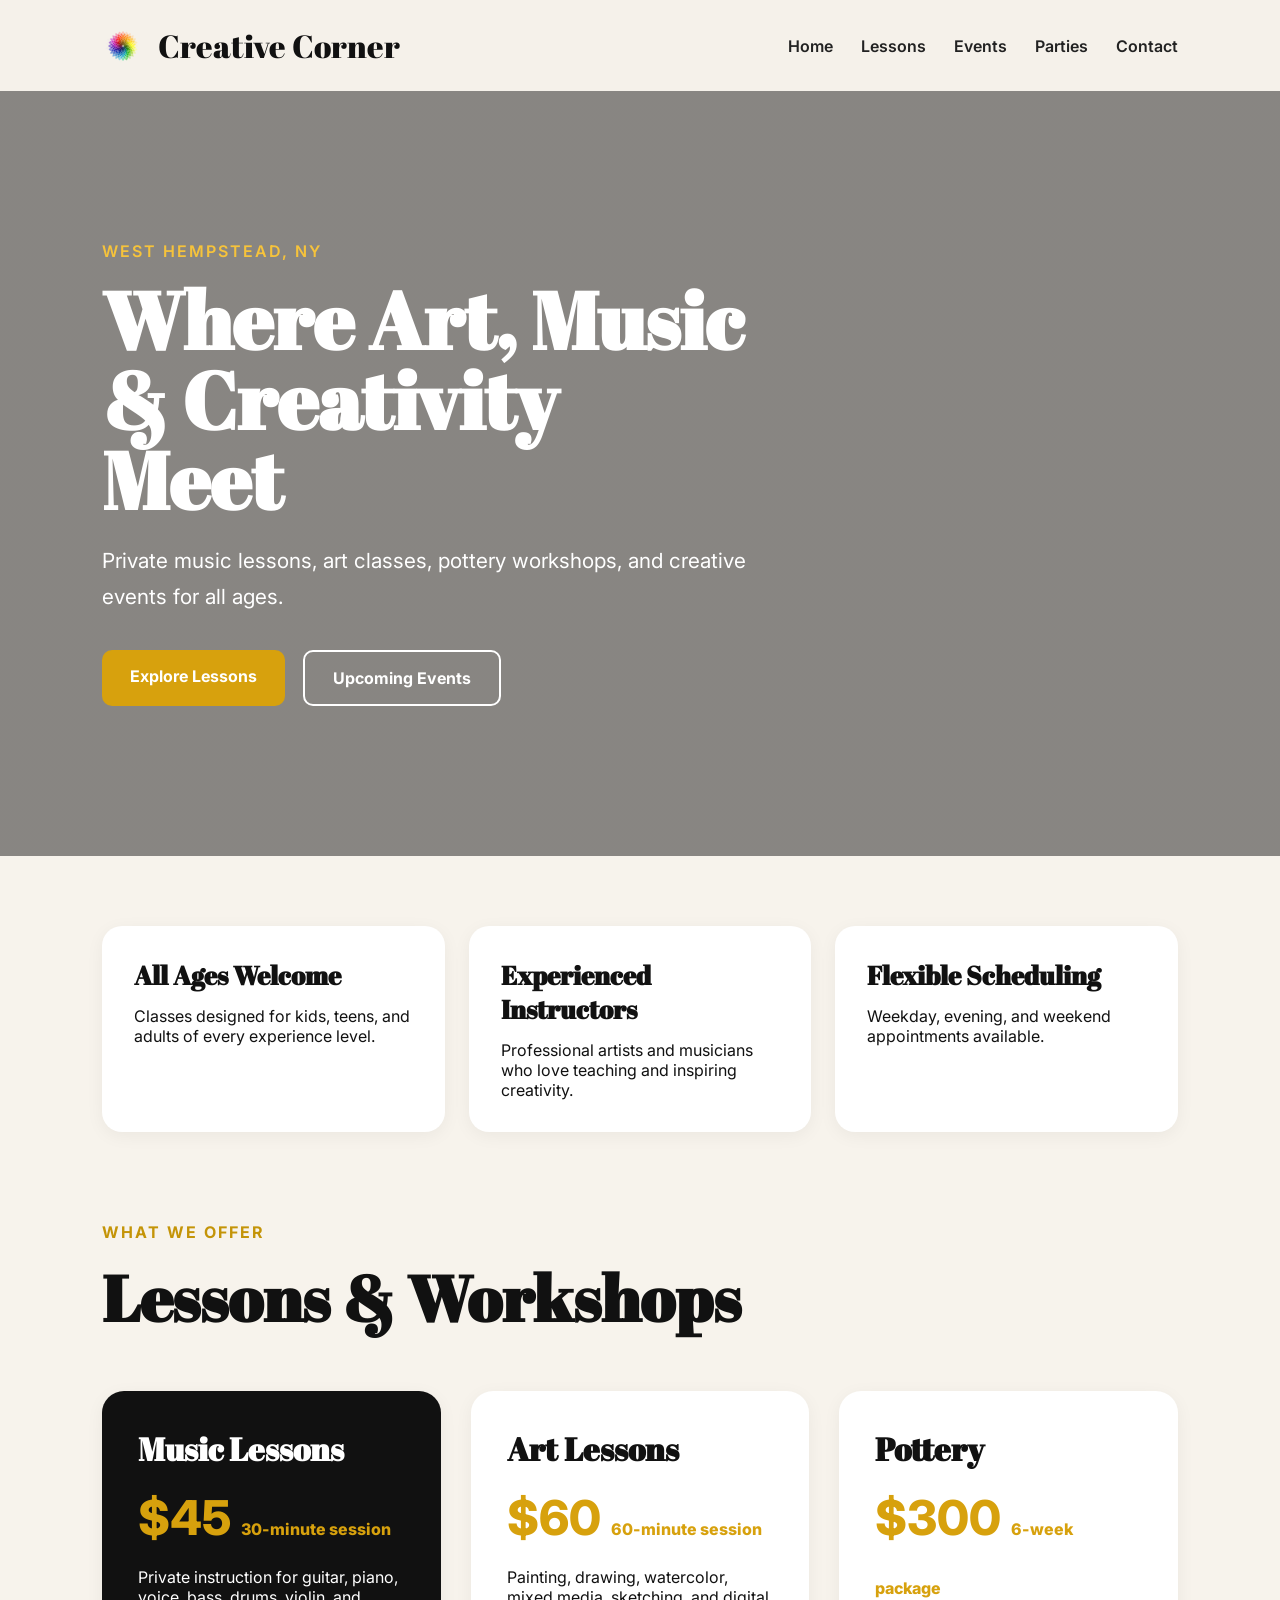
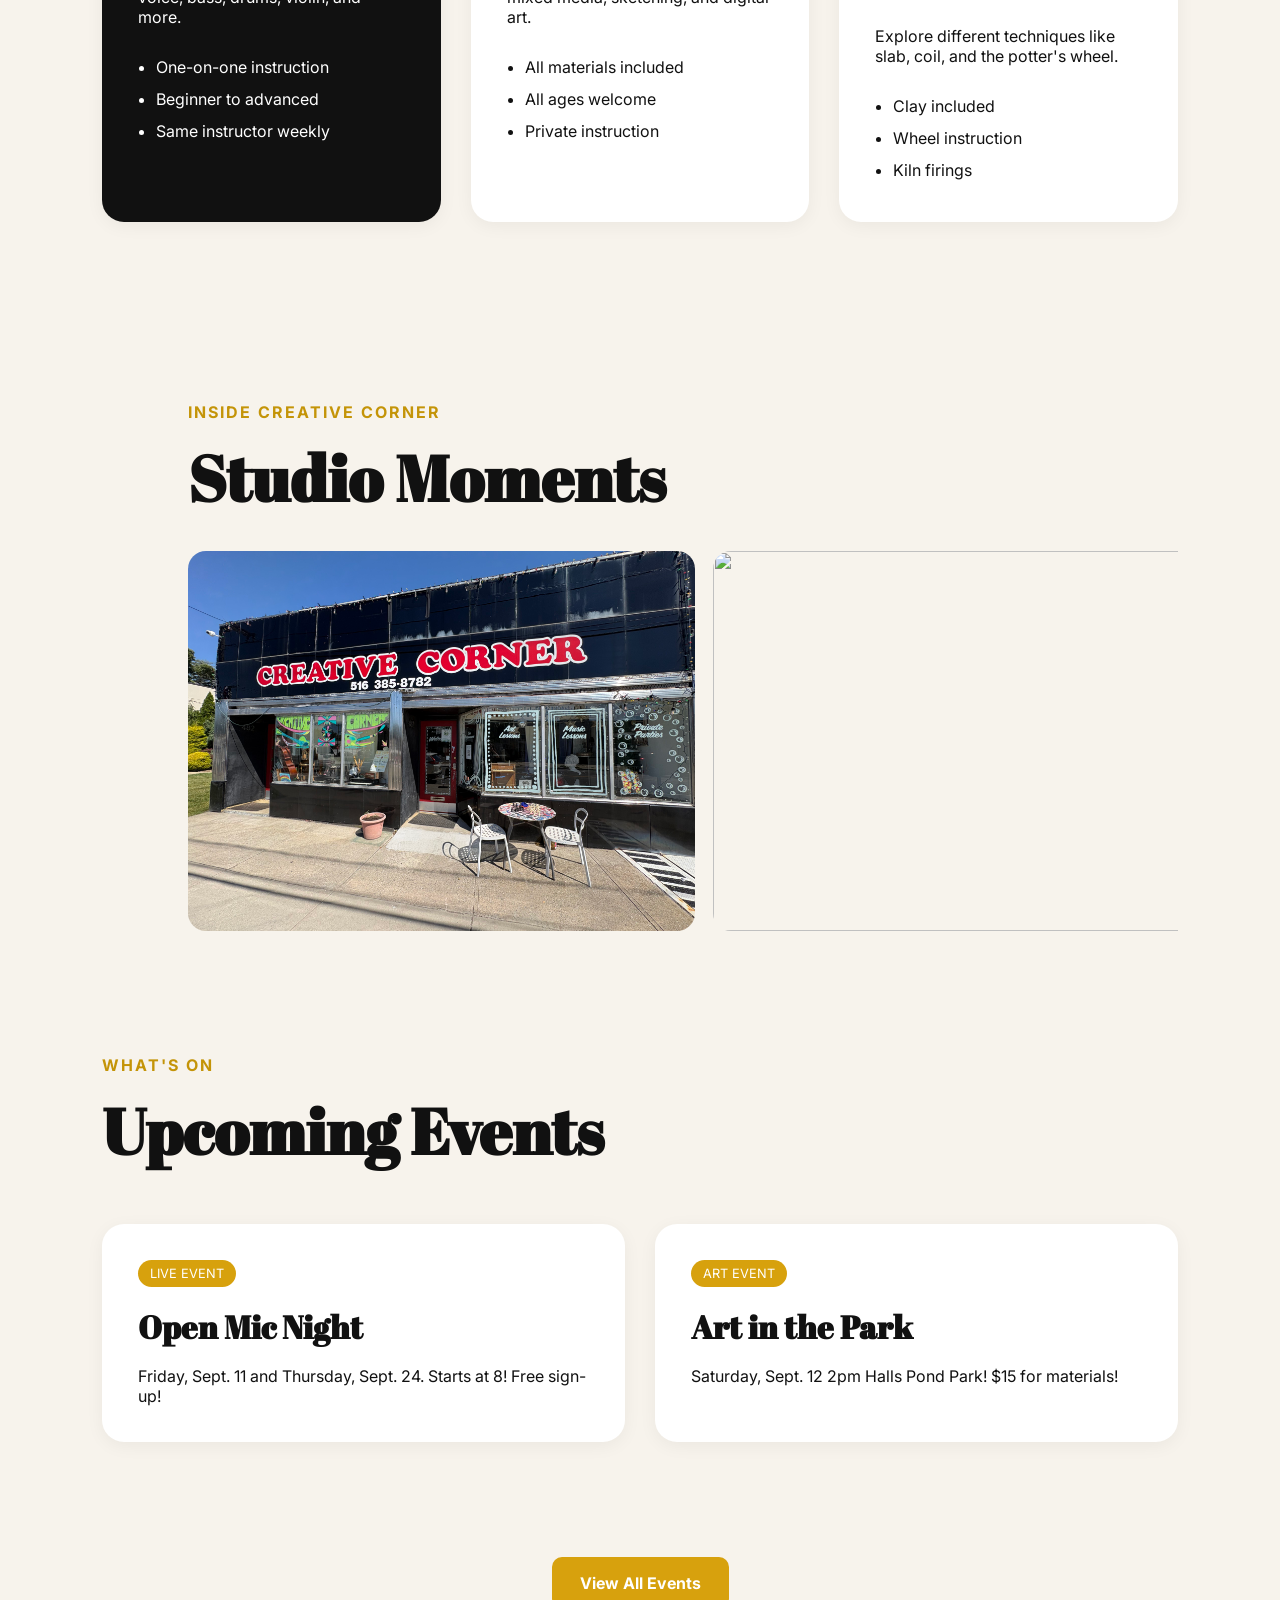
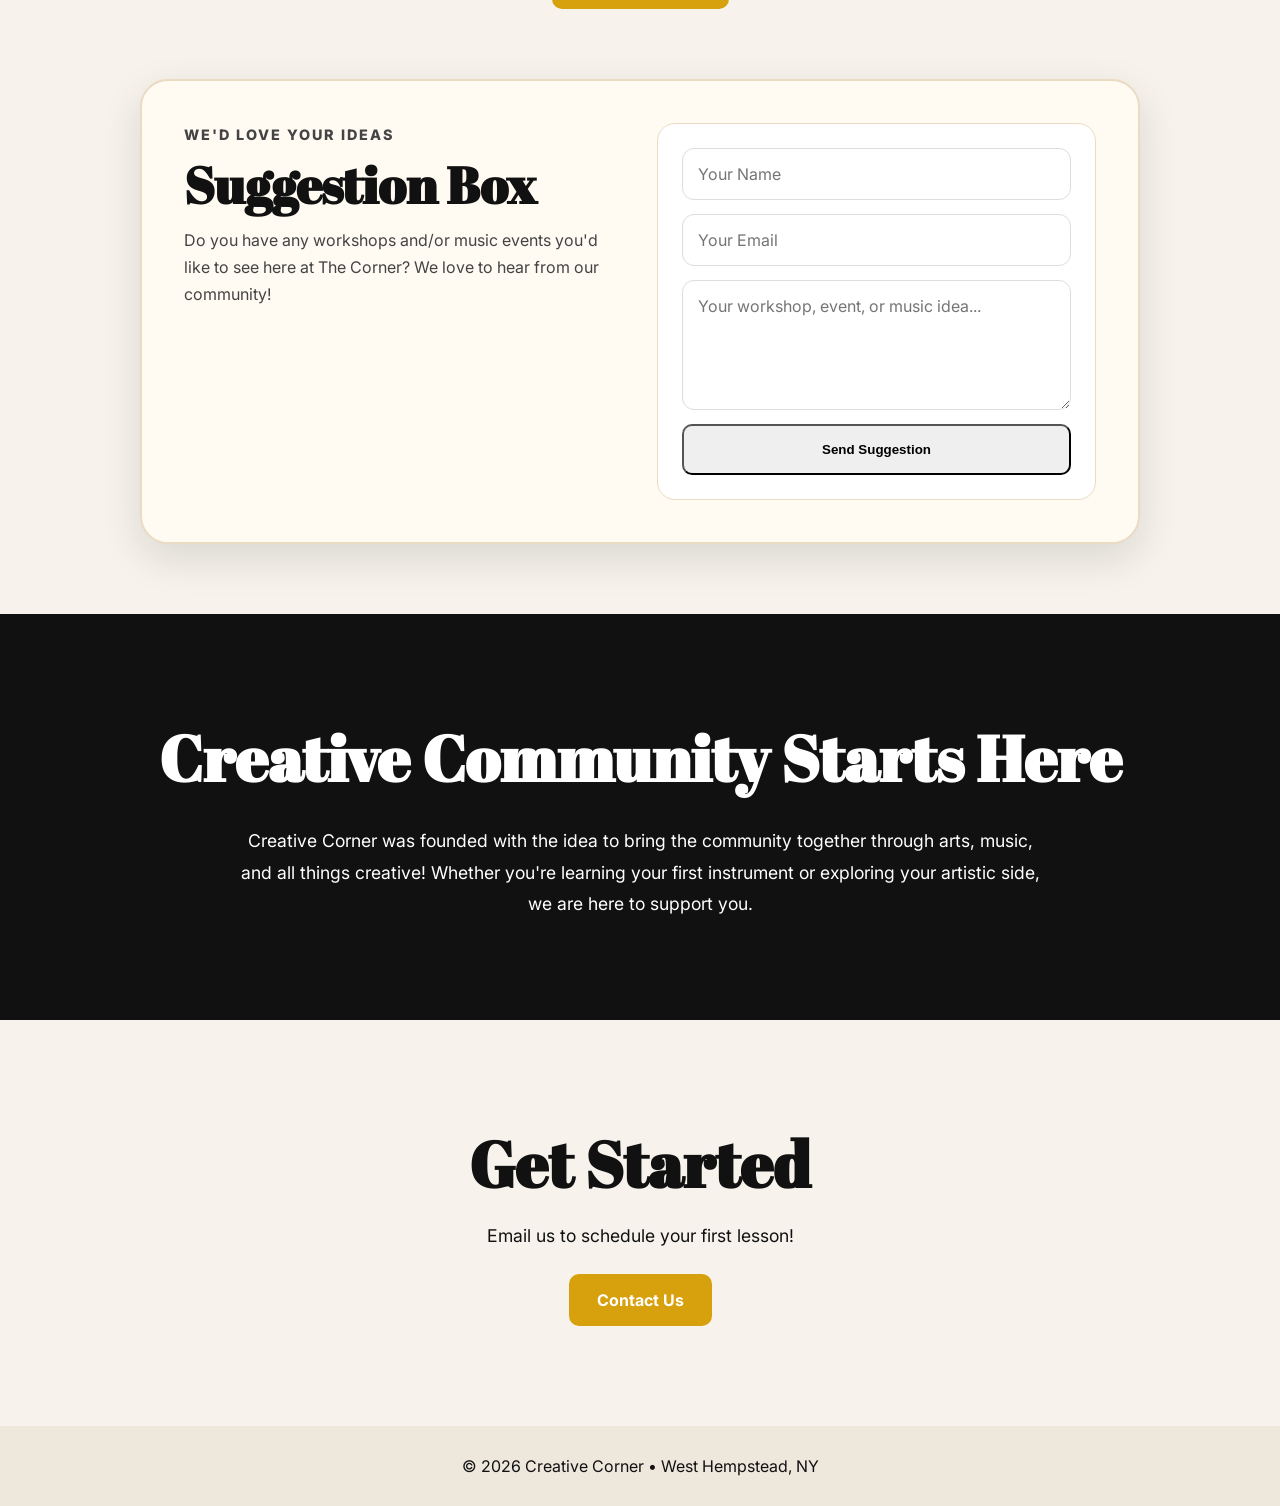
==== index.html @ 63a4e3ef "Update index.html" ====
<!DOCTYPE html>
<html lang="en">
<head>
  <meta charset="UTF-8" />
  <meta name="viewport" content="width=device-width, initial-scale=1.0" />
  <title>Creative Corner</title>
  <link rel="stylesheet" href="styles.css" />
  <link rel="preconnect" href="https://fonts.googleapis.com">
  <link rel="preconnect" href="https://fonts.gstatic.com" crossorigin>
  <link href="https://fonts.googleapis.com/css2?family=Abril+Fatface&family=Inter:wght@300;400;500;600;700&display=swap" rel="stylesheet">
</head>
<body>

<header class="navbar">
  <div class="logo">
<img src="logo.png" alt="Creative Corner logo">
    <span>Creative Corner</span>
  </div>

<nav>
  <a href="index.html">Home</a>
  <a href="lessons.html">Lessons</a>
  <a href="events.html">Events</a>
  <a href="parties.html">Parties</a>      
  <a href="contact.html">Contact</a>
</nav>
</header>

<section class="hero">
  <div class="overlay"></div>
  <div class="hero-content">
    <p class="location">WEST HEMPSTEAD, NY</p>
    <h1>Where Art, Music & Creativity Meet</h1>
    <p class="subtitle">
      Private music lessons, art classes, pottery workshops, and creative events for all ages.
    </p>

    <div class="buttons">
      
     <a href="lessons.html" class="btn primary">Explore Lessons</a>
     <a href="events.html" class="btn secondary">Upcoming Events</a>
  </div>
</section>

<section class="features">
  <div class="feature-card">
    <h3>All Ages Welcome</h3>
    <p>Classes designed for kids, teens, and adults of every experience level.</p>
  </div>

  <div class="feature-card">
    <h3>Experienced Instructors</h3>
    <p>Professional artists and musicians who love teaching and inspiring creativity.</p>
  </div>

  <div class="feature-card">
    <h3>Flexible Scheduling</h3>
    <p>Weekday, evening, and weekend appointments available.</p>
  </div>
</section>

<section class="lessons" id="lessons">
  <div class="section-title">
    <p>WHAT WE OFFER</p>
    <h2>Lessons & Workshops</h2>
  </div>

  <div class="lesson-grid">

    <div class="lesson-card featured">
      <h3>Music Lessons</h3>
      <div class="price">$45 <span>30-minute session</span></div>
      <p>Private instruction for guitar, piano, voice, bass, drums, violin, and more.</p>
      <ul>
        <li>One-on-one instruction</li>
        <li>Beginner to advanced</li>
        <li>Same instructor weekly</li>
      </ul>
    </div>

    <div class="lesson-card">
      <h3>Art Lessons</h3>
      <div class="price">$60 <span>60-minute session</span></div>
      <p>Painting, drawing, watercolor, mixed media, sketching, and digital art.</p>
      <ul>
        <li>All materials included</li>
        <li>All ages welcome</li>
        <li>Private instruction</li>
      </ul>
    </div>

    <div class="lesson-card">
      <h3>Pottery</h3>
      <div class="price">$300 <span>6-week package</span></div>
      <p>Explore different techniques like slab, coil, and the potter's wheel.</p>
      <ul>
        <li>Clay included</li>
        <li>Wheel instruction</li>
        <li>Kiln firings</li>
      </ul>
    </div>

  </div>
</section>

<section class="cc-gallery-section">
  <div class="section-title">
    <p>INSIDE CREATIVE CORNER</p>
    <h2>Studio Moments</h2>
  </div>

  <div style="display:flex; gap:18px; overflow-x:auto; padding:10px 8% 24px;">
    <img src="gallery-1.jpg" style="width:520px; height:380px; object-fit:cover; border-radius:18px;">
    <img src="gallery-2.jpg" style="width:520px; height:380px; object-fit:cover; border-radius:18px;">
    <img src="gallery-2-1.jpeg" style="width:520px; height:380px; object-fit:cover; border-radius:18px;">
    <img src="gallery-3.jpg" style="width:520px; height:380px; object-fit:cover; border-radius:18px;">
    <img src="gallery-4.jpg" style="width:520px; height:380px; object-fit:cover; border-radius:18px;">
    <img src="gallery-5.jpg" style="width:520px; height:380px; object-fit:cover; border-radius:18px;">
    <img src="gallery-6.jpg" style="width:520px; height:380px; object-fit:cover; border-radius:18px;">
    <img src="gallery-7.jpg" style="width:520px; height:380px; object-fit:cover; border-radius:18px;">
    <img src="gallery-8.jpg" style="width:520px; height:380px; object-fit:cover; border-radius:18px;">
    <img src="gallery-9.jpg" style="width:520px; height:380px; object-fit:cover; border-radius:18px;">
    <img src="gallery-10.jpg" style="width:520px; height:380px; object-fit:cover; border-radius:18px;">
  </div>
</section>

<section class="events" id="events">
  <div class="section-title">
    <p>WHAT'S ON</p>
    <h2>Upcoming Events</h2>
  </div>

  <div class="event-grid">

   <div class="event-card">
      <span class="tag">LIVE EVENT</span>
      <h3>Open Mic Night</h3>
      <p>Friday, Sept. 11 and Thursday, Sept. 24. Starts at 8! Free sign-up!</p>
    </div>

   <div class="event-card">
      <span class="tag">ART EVENT</span>
      <h3>Art in the Park</h3>
      <p>Saturday, Sept. 12 2pm Halls Pond Park! $15 for materials!</p>
    </div>

  </div>

  <div style="text-align:center; margin-top:35px;">
    <a href="events.html" class="btn primary">View All Events</a>
  </div>
</section>

<section class="suggestion-section">
  <div class="suggestion-card">
    <div>
      <p class="suggestion-label">WE'D LOVE YOUR IDEAS</p>
      <h2>Suggestion Box</h2>
      <p>
        Do you have any workshops and/or music events you'd like to see here at The Corner?
        We love to hear from our community!
      </p>
    </div>

    <form action="https://formsubmit.co/creativecorner482@gmail.com" method="POST">
      <input type="hidden" name="_subject" value="Creative Corner Suggestion Box">
      <input type="hidden" name="_captcha" value="false">
      <input type="hidden" name="_template" value="table">

      <input type="text" name="Name" placeholder="Your Name" required>
      <input type="email" name="Email" placeholder="Your Email" required>
      <textarea name="Suggestion" placeholder="Your workshop, event, or music idea..." required></textarea>

      <button type="submit" class="btn btn-gold">Send Suggestion</button>
    </form>
  </div>
</section>

<section class="about" id="about">
  <div class="about-content">
    <h2>Creative Community Starts Here</h2>
    <p>
      Creative Corner was founded with the idea to bring the community together through arts, music,  
      and all things creative! Whether you're learning your first
      instrument or exploring your artistic side, we are here to support you.
    </p>
  </div>
</section>

<section class="contact" id="contact">
  <h2>Get Started</h2>
  <p>Email us to schedule your first lesson!</p>

  <a href="contact.html" class="btn primary">
    Contact Us
  </a>
</section>

<footer>
  <p>© 2026 Creative Corner • West Hempstead, NY</p>
</footer>

</body>
</html>
---- styles.css ----
*{
  margin:0;
  padding:0;
  box-sizing:border-box;
}

body{
  font-family:'Inter',sans-serif;
  background:#f7f3ec;
  color:#111;
}

.navbar{
  display:flex;
  justify-content:space-between;
  align-items:center;
  padding:24px 8%;
  background:#f5f1ea;
  position:sticky;
  top:0;
  z-index:100;
}

.logo{
  display:flex;
  align-items:center;
  gap:14px;
  font-family:'Abril Fatface',serif;
  font-size:2rem;
}

.logo img{
  width:42px;
  height:42px;
  border-radius:50%;
}

nav{
  display:flex;
  gap:28px;
}

nav a{
  text-decoration:none;
  color:#222;
  font-weight:600;
}

.hero{
  position:relative;
  min-height:85vh;
  background:
  linear-gradient(rgba(0,0,0,.45),rgba(0,0,0,.45)),
  url('https://images.unsplash.com/photo-1658303033408-ff2a7e39a554?q=80&w=780&auto=format&fit=crop&ixlib=rb-4.1.0&ixid=M3wxMjA3fDB8MHxwaG90by1wYWdlfHx8fGVufDB8fHx8fA%3D%3D');
  background-size:cover;
  background-position:center;
  display:flex;
  align-items:center;
}

.hero-content{
  padding:0 8%;
  max-width:850px;
  color:white;
}

.location{
  letter-spacing:2px;
  color:#f6c33b;
  margin-bottom:18px;
  font-weight:600;
}

.hero h1{
  font-family:'Abril Fatface',serif;
  font-size:5rem;
  line-height:1;
  margin-bottom:24px;
}

.subtitle{
  font-size:1.3rem;
  line-height:1.7;
  max-width:650px;
}

.buttons{
  display:flex;
  gap:18px;
  margin-top:36px;
  flex-wrap:wrap;
}

.btn,
.button{
  padding:16px 28px;
  border-radius:10px;
  text-decoration:none;
  font-weight:700;
  transition:.3s;
  display:inline-block;
}

.primary,
.button{
  background:#d7a10d;
  color:white;
}

.secondary{
  border:2px solid white;
  color:white;
}

.btn:hover,
.button:hover{
  transform:translateY(-2px);
}

.features{
  display:grid;
  grid-template-columns:repeat(auto-fit,minmax(260px,1fr));
  gap:24px;
  padding:70px 8%;
}

.feature-card{
  background:white;
  padding:32px;
  border-radius:20px;
  box-shadow:0 4px 18px rgba(0,0,0,.05);
}

.feature-card h3{
  margin-bottom:14px;
  font-family:'Abril Fatface',serif;
  font-size:1.6rem;
}

.section-title{
  padding:20px 8%;
}

.section-title p{
  color:#c49408;
  letter-spacing:2px;
  font-weight:700;
  margin-bottom:12px;
}

.section-title h2{
  font-family:'Abril Fatface',serif;
  font-size:4rem;
}

.lesson-grid,
.event-grid{
  display:grid;
  grid-template-columns:repeat(auto-fit,minmax(280px,1fr));
  gap:30px;
  padding:30px 8% 80px;
}

.lesson-card,
.event-card{
  background:white;
  border-radius:22px;
  padding:36px;
  box-shadow:0 4px 18px rgba(0,0,0,.05);
}

.lesson-card h3,
.event-card h3{
  font-family:'Abril Fatface',serif;
  font-size:2rem;
  margin-bottom:18px;
}

.featured{
  background:#111;
  color:white;
}

.price{
  font-size:3rem;
  font-weight:800;
  color:#d7a10d;
  margin-bottom:20px;
}

.price span{
  font-size:1rem;
  color:inherit;
}

.lesson-card ul{
  margin-top:24px;
  padding-left:18px;
  line-height:2;
}

.tag{
  display:inline-block;
  background:#d7a10d;
  color:white;
  padding:6px 12px;
  border-radius:999px;
  font-size:.8rem;
  margin-bottom:18px;
}

.cc-gallery-section{
  padding:80px 8%;
  background:#f7f3ec;
}

.cc-gallery-scroll{
  display:flex;
  gap:18px;
  overflow-x:auto;
  padding:10px 0 24px;
}

.cc-gallery-scroll img{
  width:520px;
  height:380px;
  min-width:520px;
  object-fit:cover;
  border-radius:18px;
  display:block;
  box-shadow:0 8px 22px rgba(0,0,0,.12);
}

.about{
  padding:100px 8%;
  background:#111;
  color:white;
  text-align:center;
}

.about h2{
  font-family:'Abril Fatface',serif;
  font-size:4rem;
  margin-bottom:24px;
}

.about p{
  max-width:800px;
  margin:auto;
  line-height:1.8;
  font-size:1.1rem;
}

.contact{
  text-align:center;
  padding:100px 8%;
}

.contact h2{
  font-family:'Abril Fatface',serif;
  font-size:4rem;
  margin-bottom:18px;
}

.contact p{
  margin-bottom:28px;
  font-size:1.1rem;
}

.cc-footer-socials{
  display:flex;
  justify-content:center;
  gap:18px;
  padding:30px 0 55px;
}

.cc-footer-btn{
  background:#111;
  color:white;
  text-decoration:none;
  padding:14px 28px;
  border-radius:999px;
  font-weight:700;
  display:inline-block;
}

.cc-footer-btn:hover{
  background:#c89512;
}

footer{
  padding:30px;
  text-align:center;
  background:#eee7dc;
}

@media(max-width:768px){
  .hero h1{
    font-size:3.2rem;
  }

  .section-title h2,
  .about h2,
  .contact h2{
    font-size:2.7rem;
  }

  .navbar{
    flex-direction:column;
    gap:18px;
  }

  nav{
    flex-wrap:wrap;
    justify-content:center;
  }

  .cc-gallery-scroll img{
    width:320px;
    height:240px;
    min-width:320px;
  }
}

.summer-inquiry-section{
  padding:80px 8%;
  background:#f7f3ec;
}

.summer-inquiry-box{
  max-width:900px;
  margin:0 auto;
  background:white;
  padding:50px;
  border-radius:24px;
  box-shadow:0 10px 30px rgba(0,0,0,.08);
}

.summer-inquiry-box h2{
  font-family:'Abril Fatface', serif;
  font-size:3rem;
  margin-bottom:15px;
}

.inquiry-intro{
  color:#666;
  margin-bottom:30px;
}

.summer-inquiry-box form{
  display:flex;
  flex-direction:column;
  gap:18px;
}

.form-row{
  display:grid;
  grid-template-columns:1fr 1fr;
  gap:18px;
}

.summer-inquiry-box input,
.summer-inquiry-box select,
.summer-inquiry-box textarea{
  padding:16px;
  border:1px solid #ddd;
  border-radius:12px;
  font-size:1rem;
  font-family:inherit;
}

.summer-inquiry-box textarea{
  min-height:140px;
  resize:vertical;
}

@media(max-width:768px){
  .form-row{
    grid-template-columns:1fr;
  }

  .summer-inquiry-box{
    padding:30px;
  }
}

.suggestion-section{
  padding:70px 8%;
  background:#f7f3ec;
}

.suggestion-card{
  max-width:1000px;
  margin:0 auto;
  background:#fffaf2;
  border:2px solid #eadcc2;
  border-radius:28px;
  padding:42px;
  box-shadow:0 14px 40px rgba(0,0,0,.12);
  display:grid;
  grid-template-columns:1fr 1fr;
  gap:34px;
  align-items:start;
}

.suggestion-label{
  color:#c49408;
  letter-spacing:2px;
  font-weight:800;
  margin-bottom:12px;
  font-size:.9rem;
}

.suggestion-card h2{
  font-family:'Abril Fatface',serif;
  font-size:3.2rem;
  line-height:1;
  margin-bottom:16px;
}

.suggestion-card p{
  line-height:1.7;
  color:#444;
}

.suggestion-card form{
  background:white;
  border:1px solid #eadcc2;
  border-radius:18px;
  padding:24px;
  display:grid;
  gap:14px;
}

.suggestion-card input,
.suggestion-card textarea{
  width:100%;
  padding:15px;
  border:1px solid #ddd;
  border-radius:12px;
  font:inherit;
  background:#fff;
}

.suggestion-card textarea{
  min-height:130px;
  resize:vertical;
}

.suggestion-card .btn{
  width:100%;
  justify-content:center;
}

/* tablet */
@media(max-width:900px){
  .suggestion-card{
    grid-template-columns:1fr;
    padding:34px;
  }

  .suggestion-card h2{
    font-size:2.7rem;
  }
}

/* phone */
@media(max-width:600px){
  .suggestion-section{
    padding:50px 5%;
  }

  .suggestion-card{
    padding:24px;
    border-radius:20px;
    gap:22px;
  }

  .suggestion-card h2{
    font-size:2.1rem;
  }

  .suggestion-card form{
    padding:18px;
  }

  .suggestion-card input,
  .suggestion-card textarea{
    padding:13px;
    font-size:16px;
  }
}

.coming-soon-card{
  max-width:900px;
  margin:10px auto 80px;
  padding:70px 40px;
  background:#fbf6ed;
  border:1px solid #eadcc2;
  border-radius:24px;
  box-shadow:0 12px 35px rgba(0,0,0,.06);
  text-align:center;
}

.coming-soon-icon{
  width:64px;
  height:64px;
  margin:0 auto 22px;
  display:flex;
  align-items:center;
  justify-content:center;
  border-radius:50%;
  background:#d7a10d;
  color:white;
  font-size:2rem;
}

.coming-soon-card h3{
  font-family:'Abril Fatface',serif;
  font-size:3rem;
  margin-bottom:16px;
}

.coming-soon-card p{
  max-width:600px;
  margin:auto;
  color:#5f5a52;
  font-size:1.1rem;
  line-height:1.7;
}

@media(max-width:600px){

  .coming-soon-card{
    margin:10px 7% 60px;
    padding:50px 25px;
  }

  .coming-soon-card h3{
    font-size:2.4rem;
  }

  .coming-soon-card p{
    font-size:1rem;
  }

}
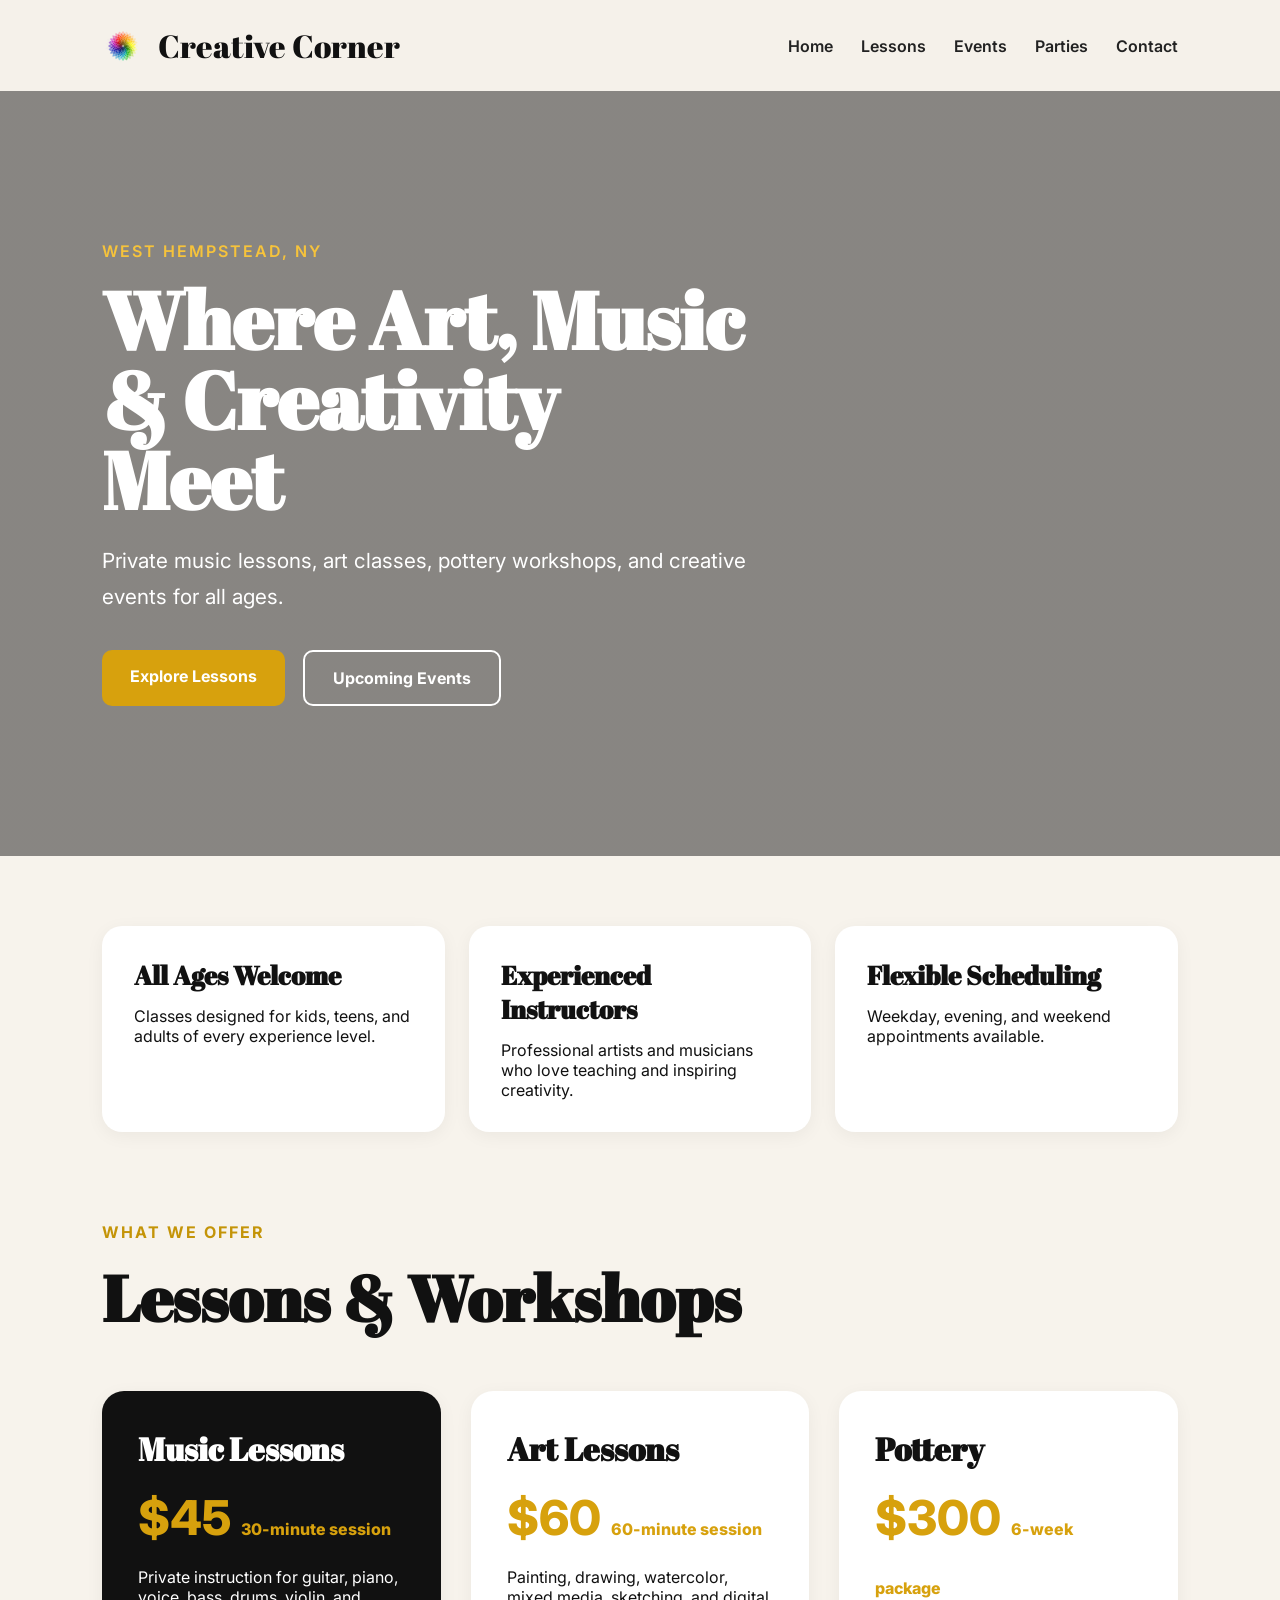
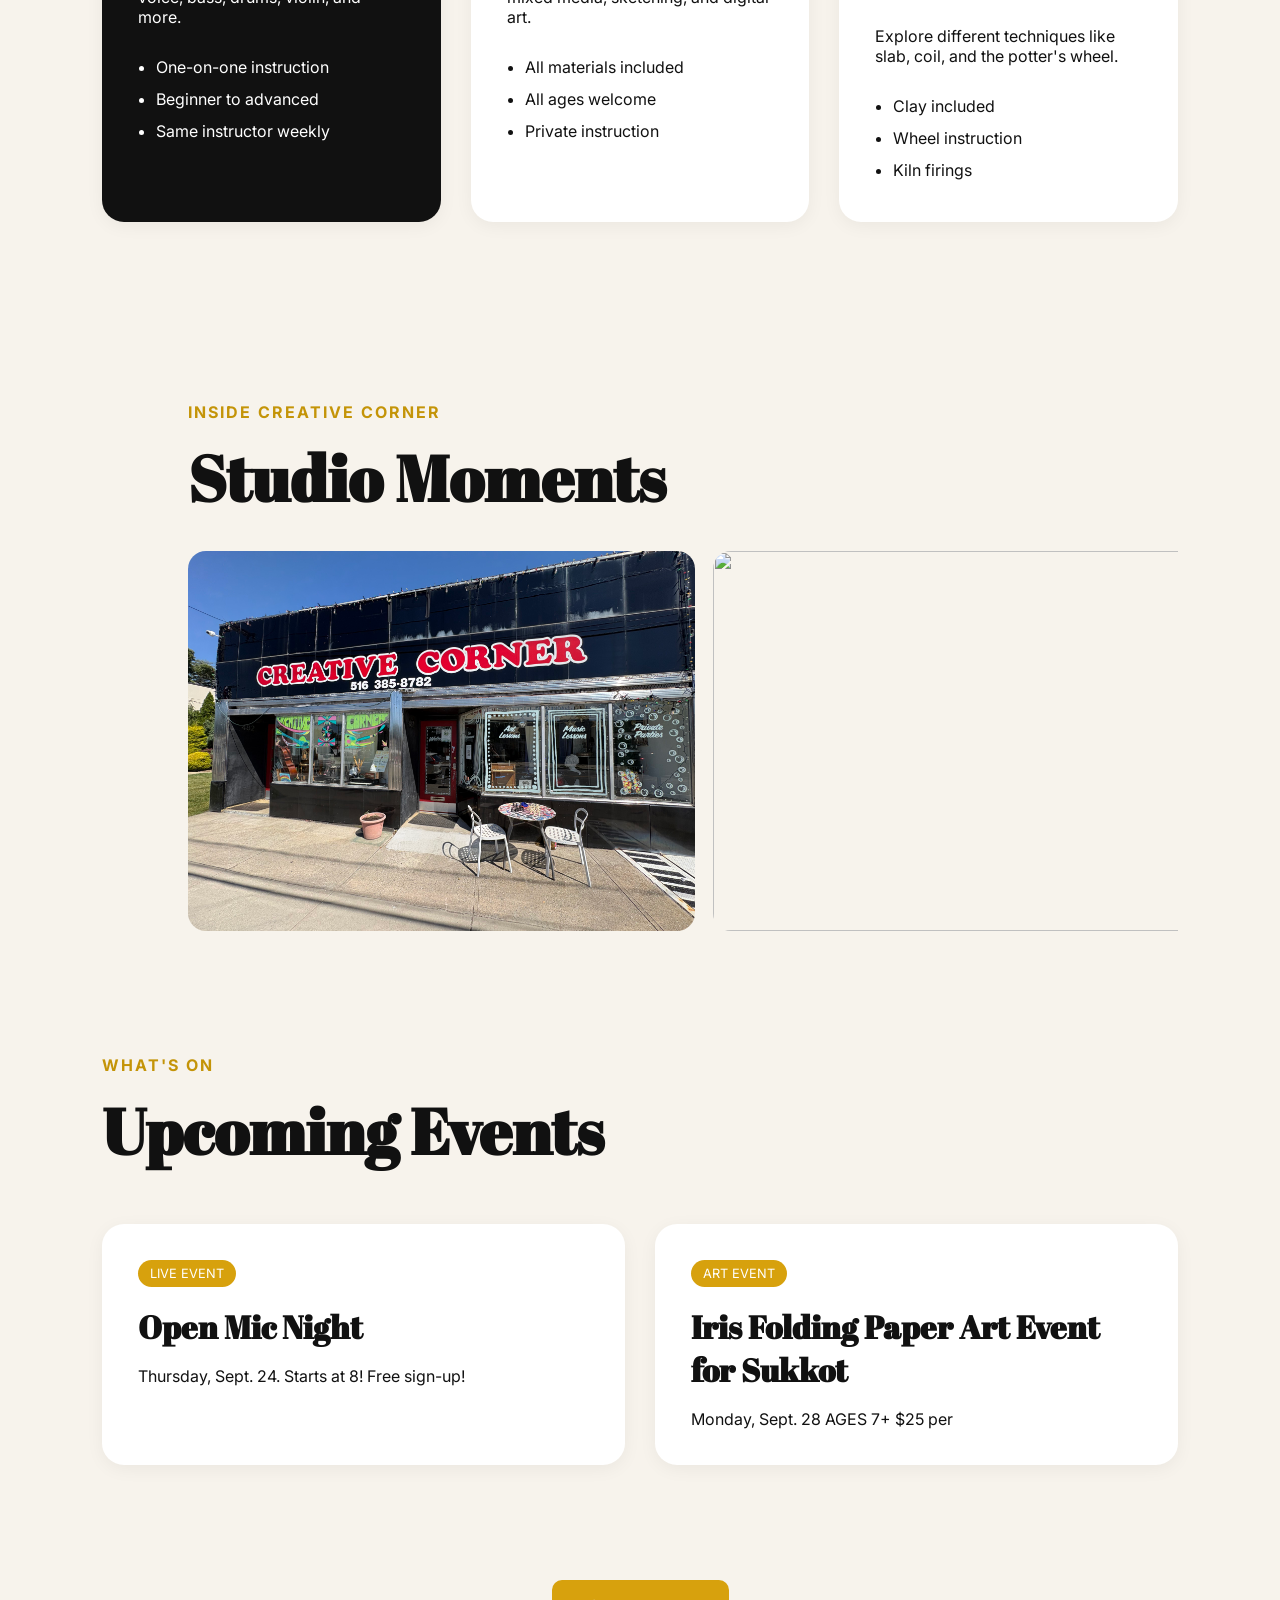
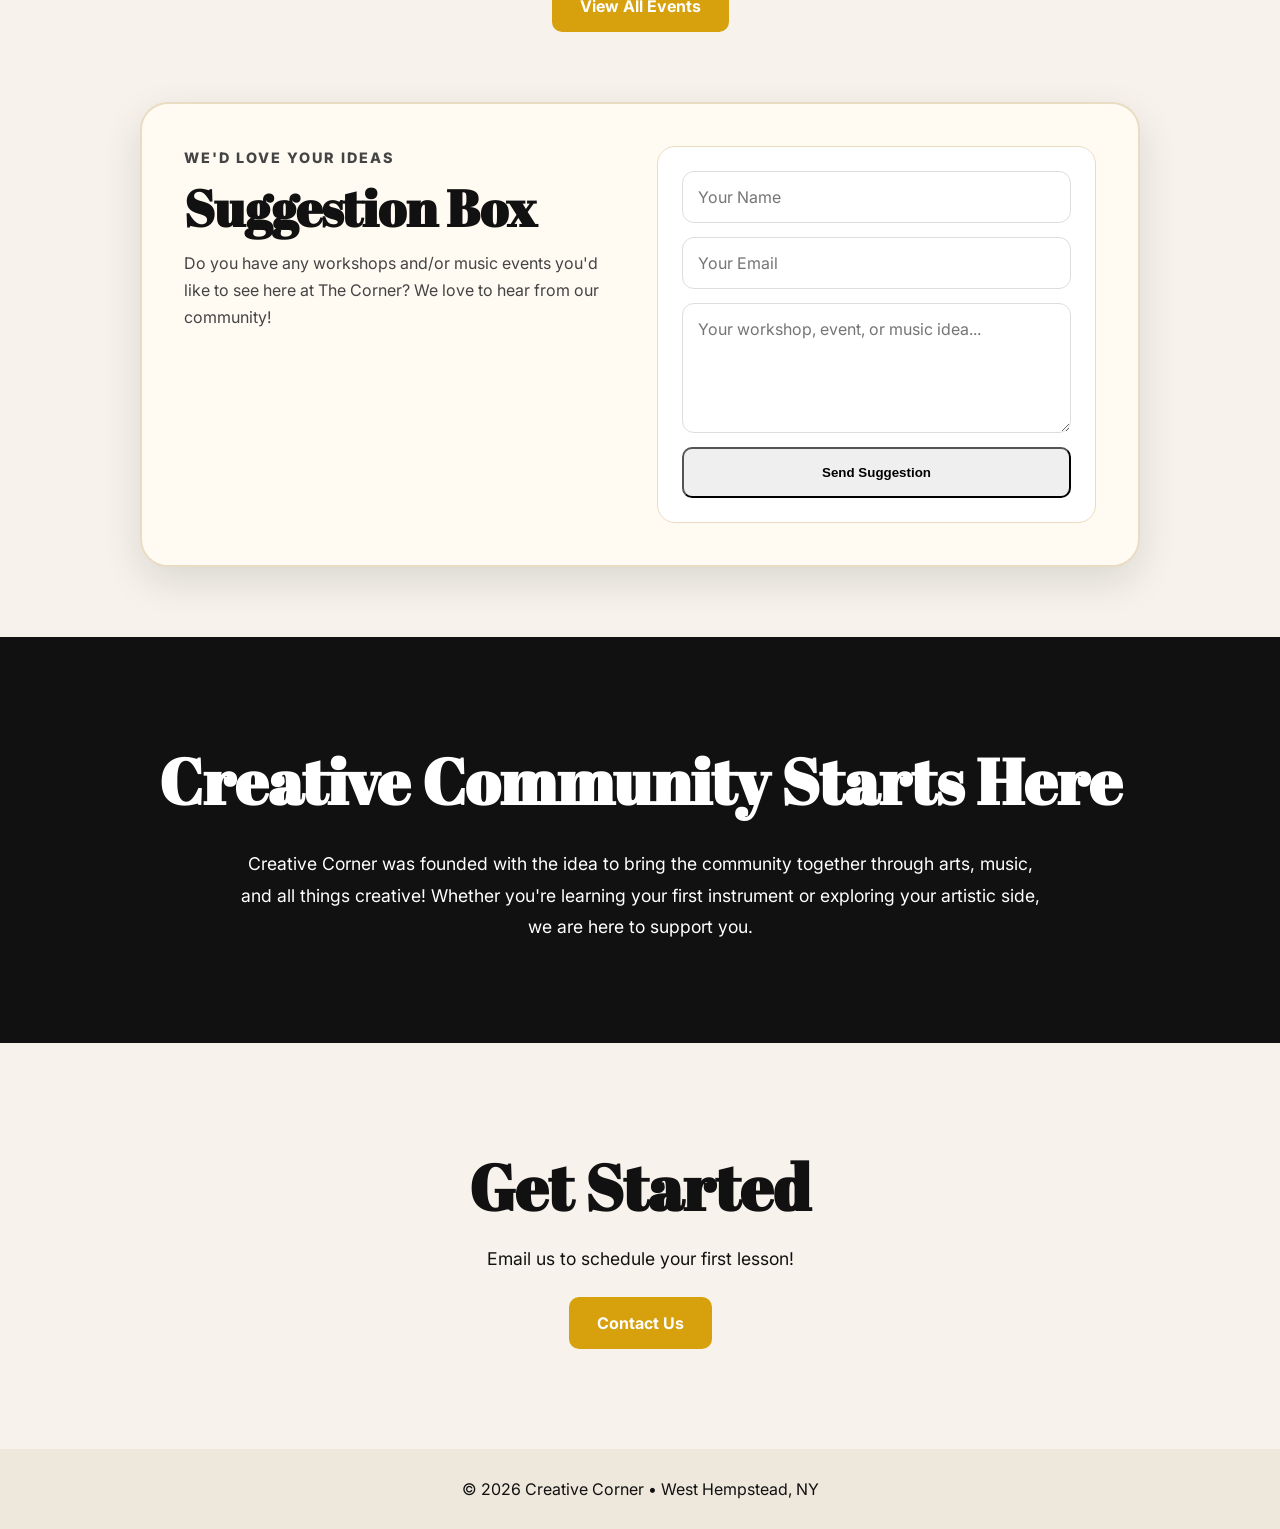
==== commit 24bf9d02: "Update index.html" ====
--- a/index.html
+++ b/index.html
@@ -135,13 +135,13 @@
    <div class="event-card">
       <span class="tag">LIVE EVENT</span>
       <h3>Open Mic Night</h3>
-      <p>Friday, Sept. 11 and Thursday, Sept. 24. Starts at 8! Free sign-up!</p>
+      <p>Thursday, Sept. 24. Starts at 8! Free sign-up!</p>
     </div>
 
    <div class="event-card">
       <span class="tag">ART EVENT</span>
-      <h3>Art in the Park</h3>
-      <p>Saturday, Sept. 12 2pm Halls Pond Park! $15 for materials!</p>
+      <h3>Iris Folding Paper Art Event for Sukkot</h3>
+      <p>Monday, Sept. 28 AGES 7+ $25 per</p>
     </div>
 
   </div>
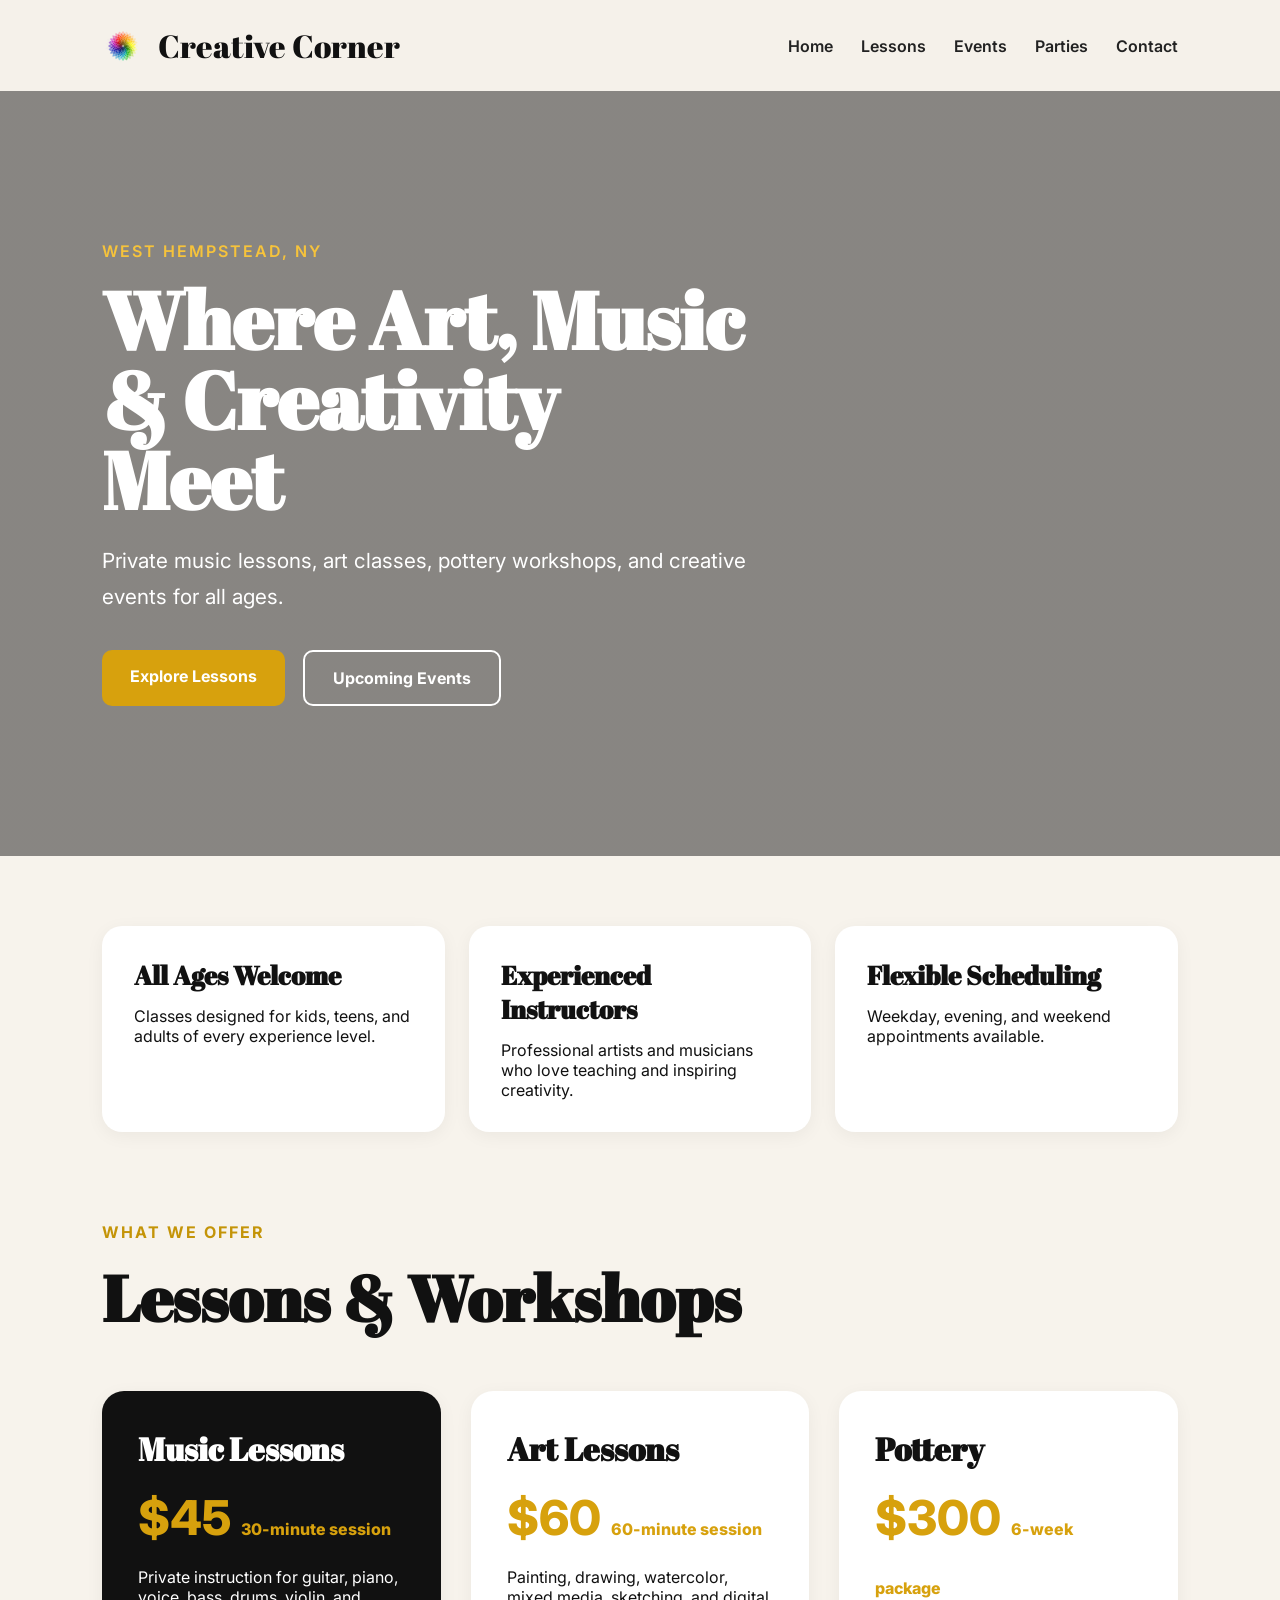
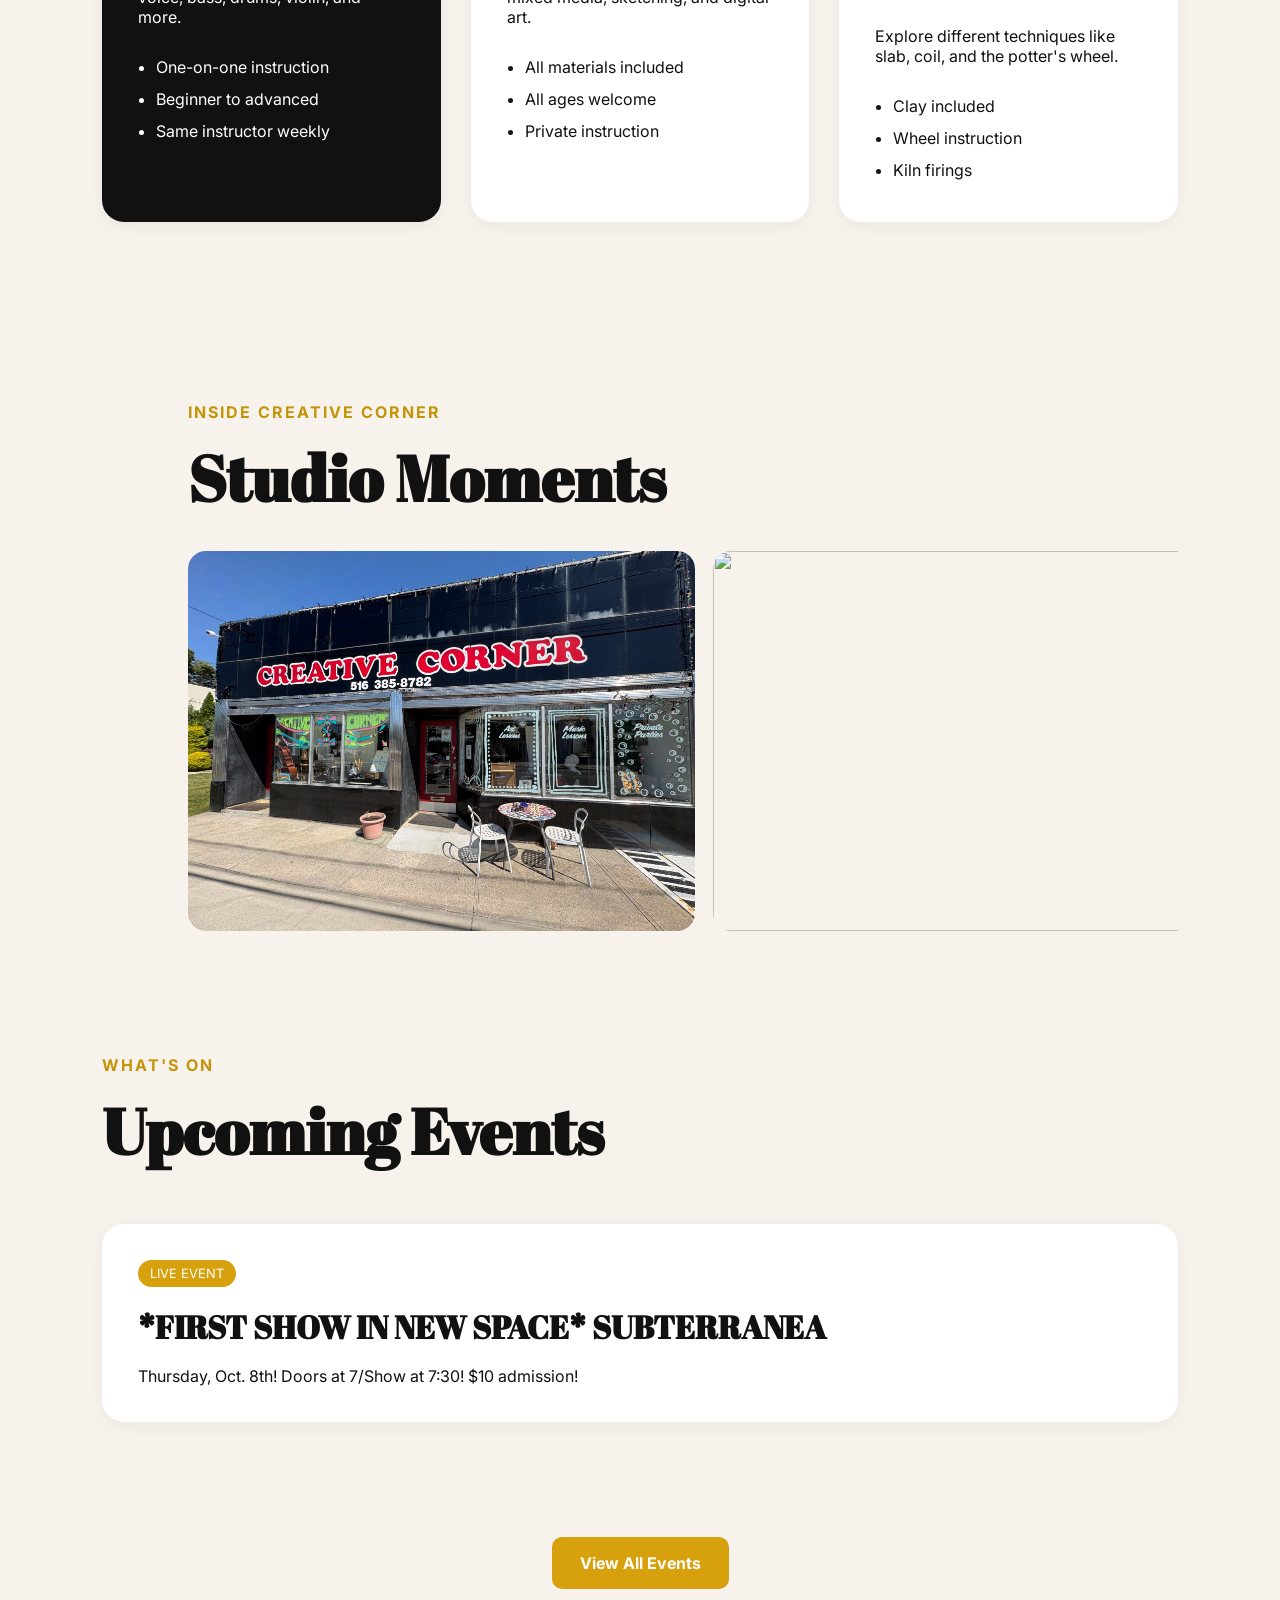
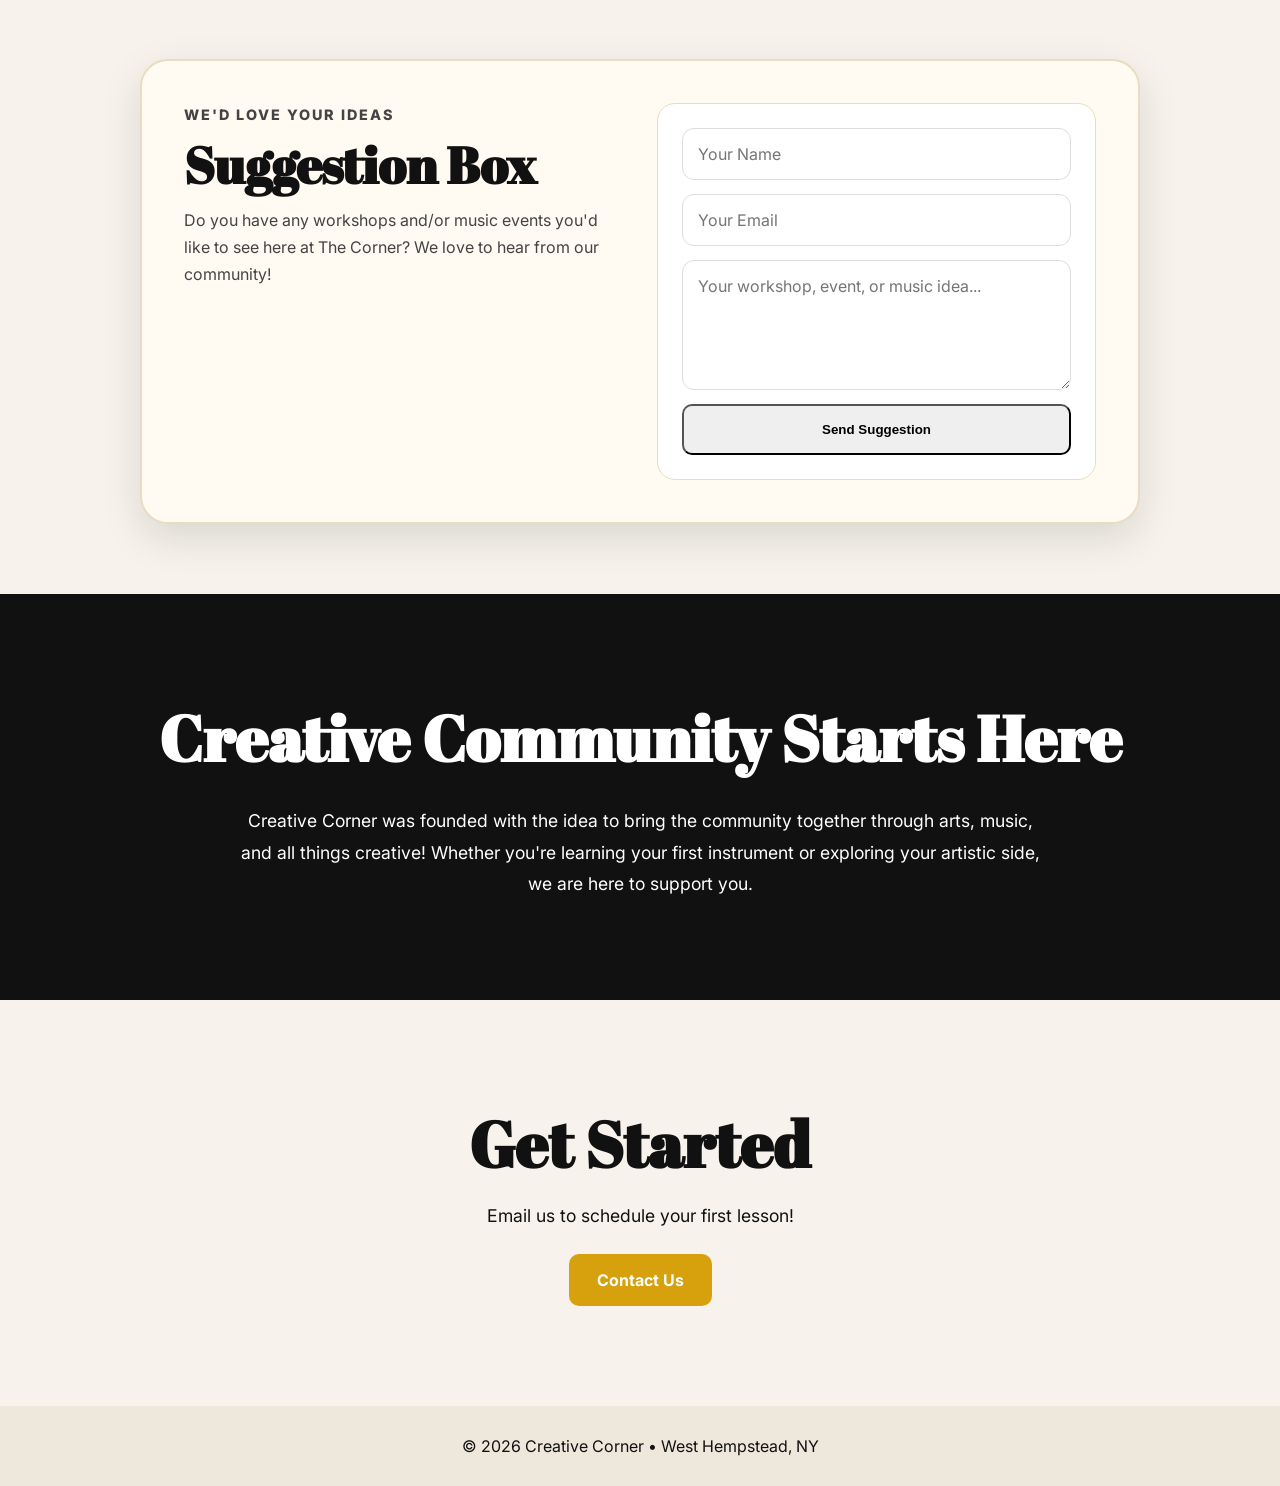
==== commit 088748ec: "Update index.html" ====
--- a/index.html
+++ b/index.html
@@ -134,14 +134,8 @@
 
    <div class="event-card">
       <span class="tag">LIVE EVENT</span>
-      <h3>Open Mic Night</h3>
-      <p>Thursday, Sept. 24. Starts at 8! Free sign-up!</p>
-    </div>
-
-   <div class="event-card">
-      <span class="tag">ART EVENT</span>
-      <h3>Iris Folding Paper Art Event for Sukkot</h3>
-      <p>Monday, Sept. 28 AGES 7+ $25 per</p>
+      <h3>*FIRST SHOW IN NEW SPACE* SUBTERRANEA</h3>
+      <p>Thursday, Oct. 8th! Doors at 7/Show at 7:30! $10 admission!</p>
     </div>
 
   </div>
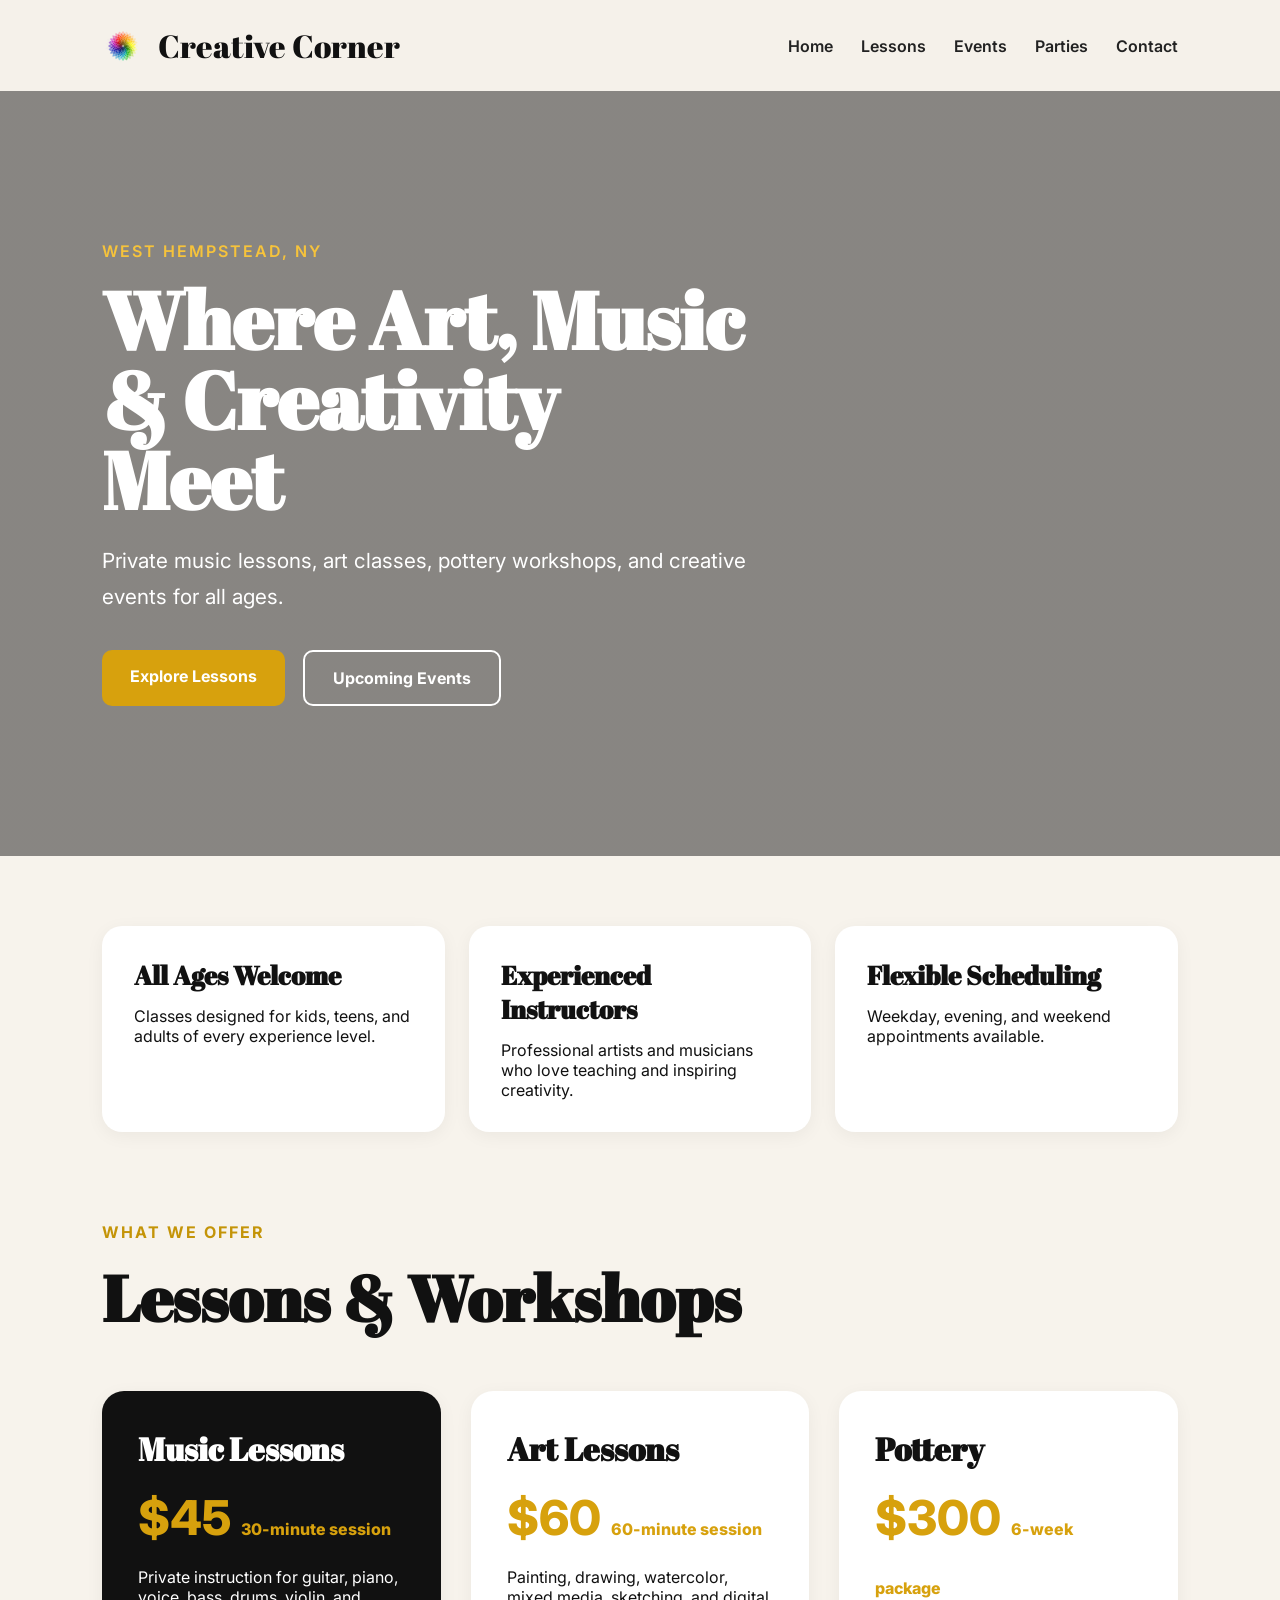
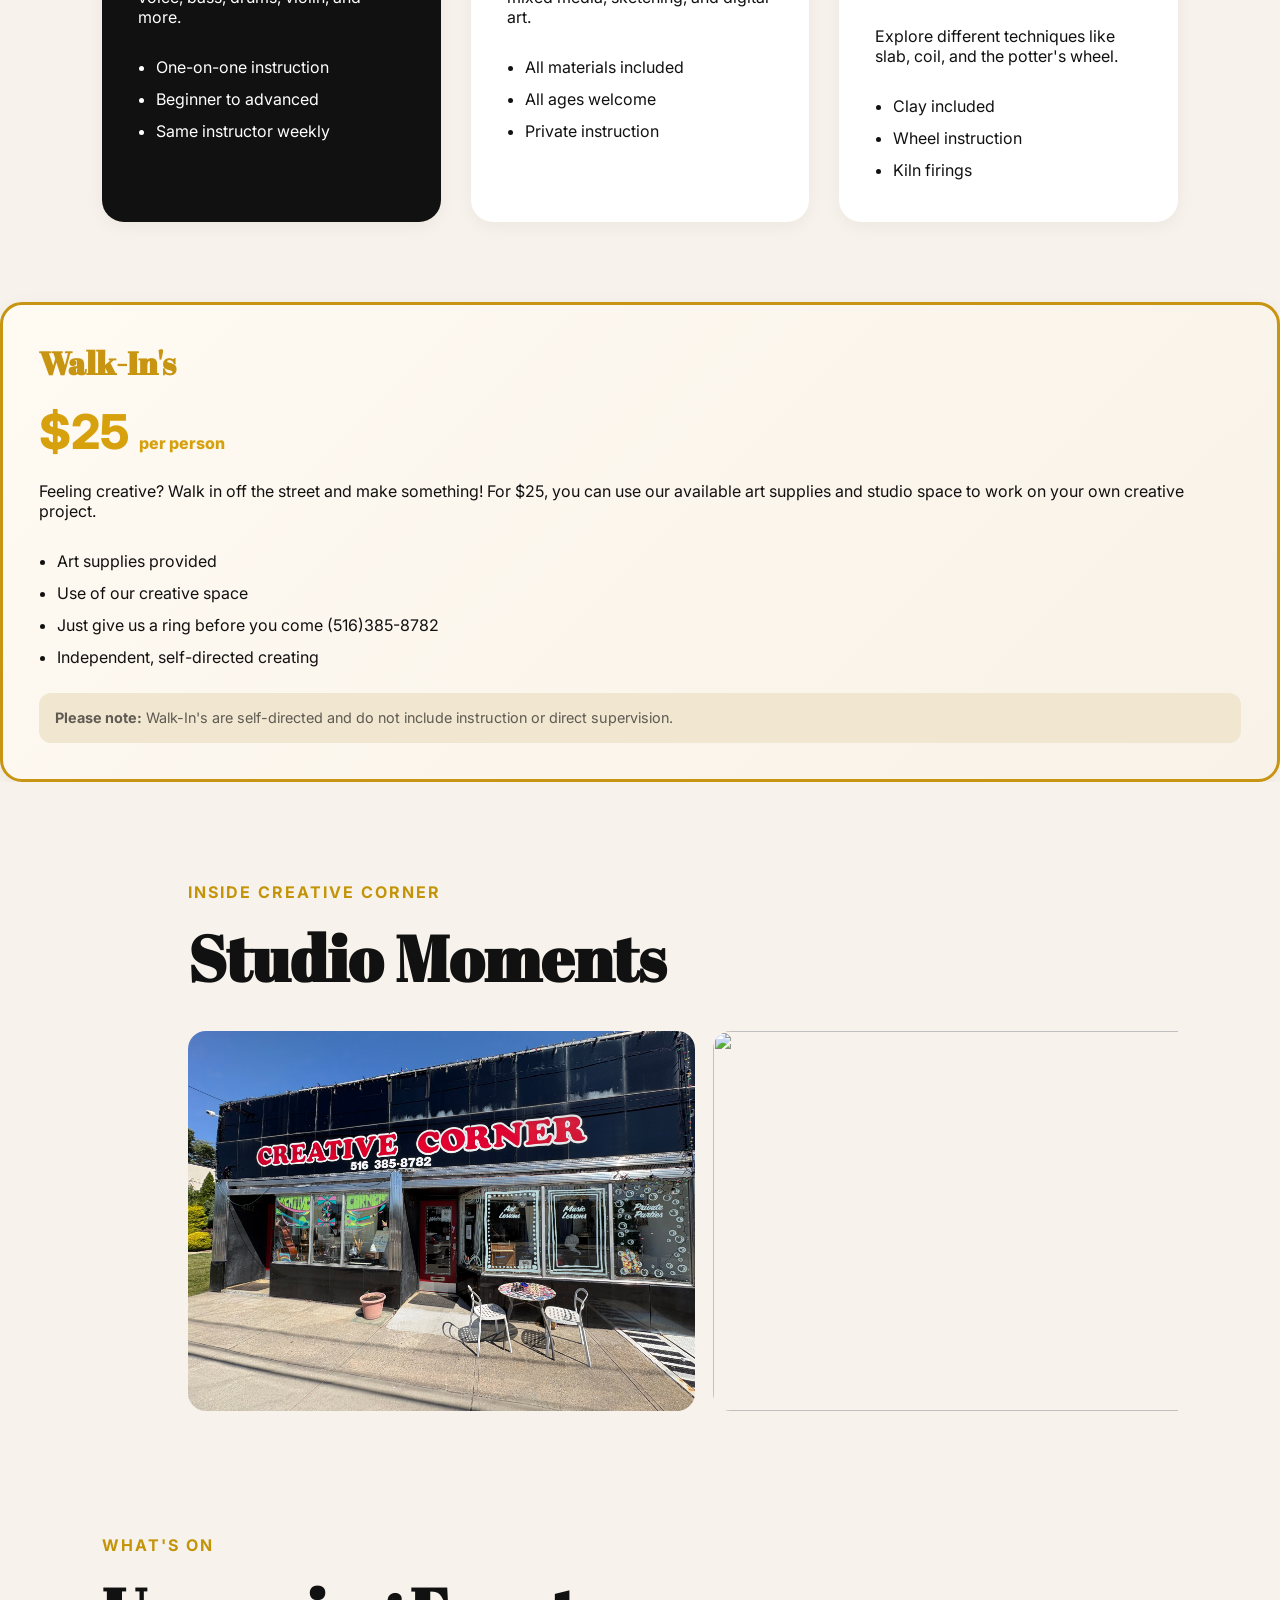
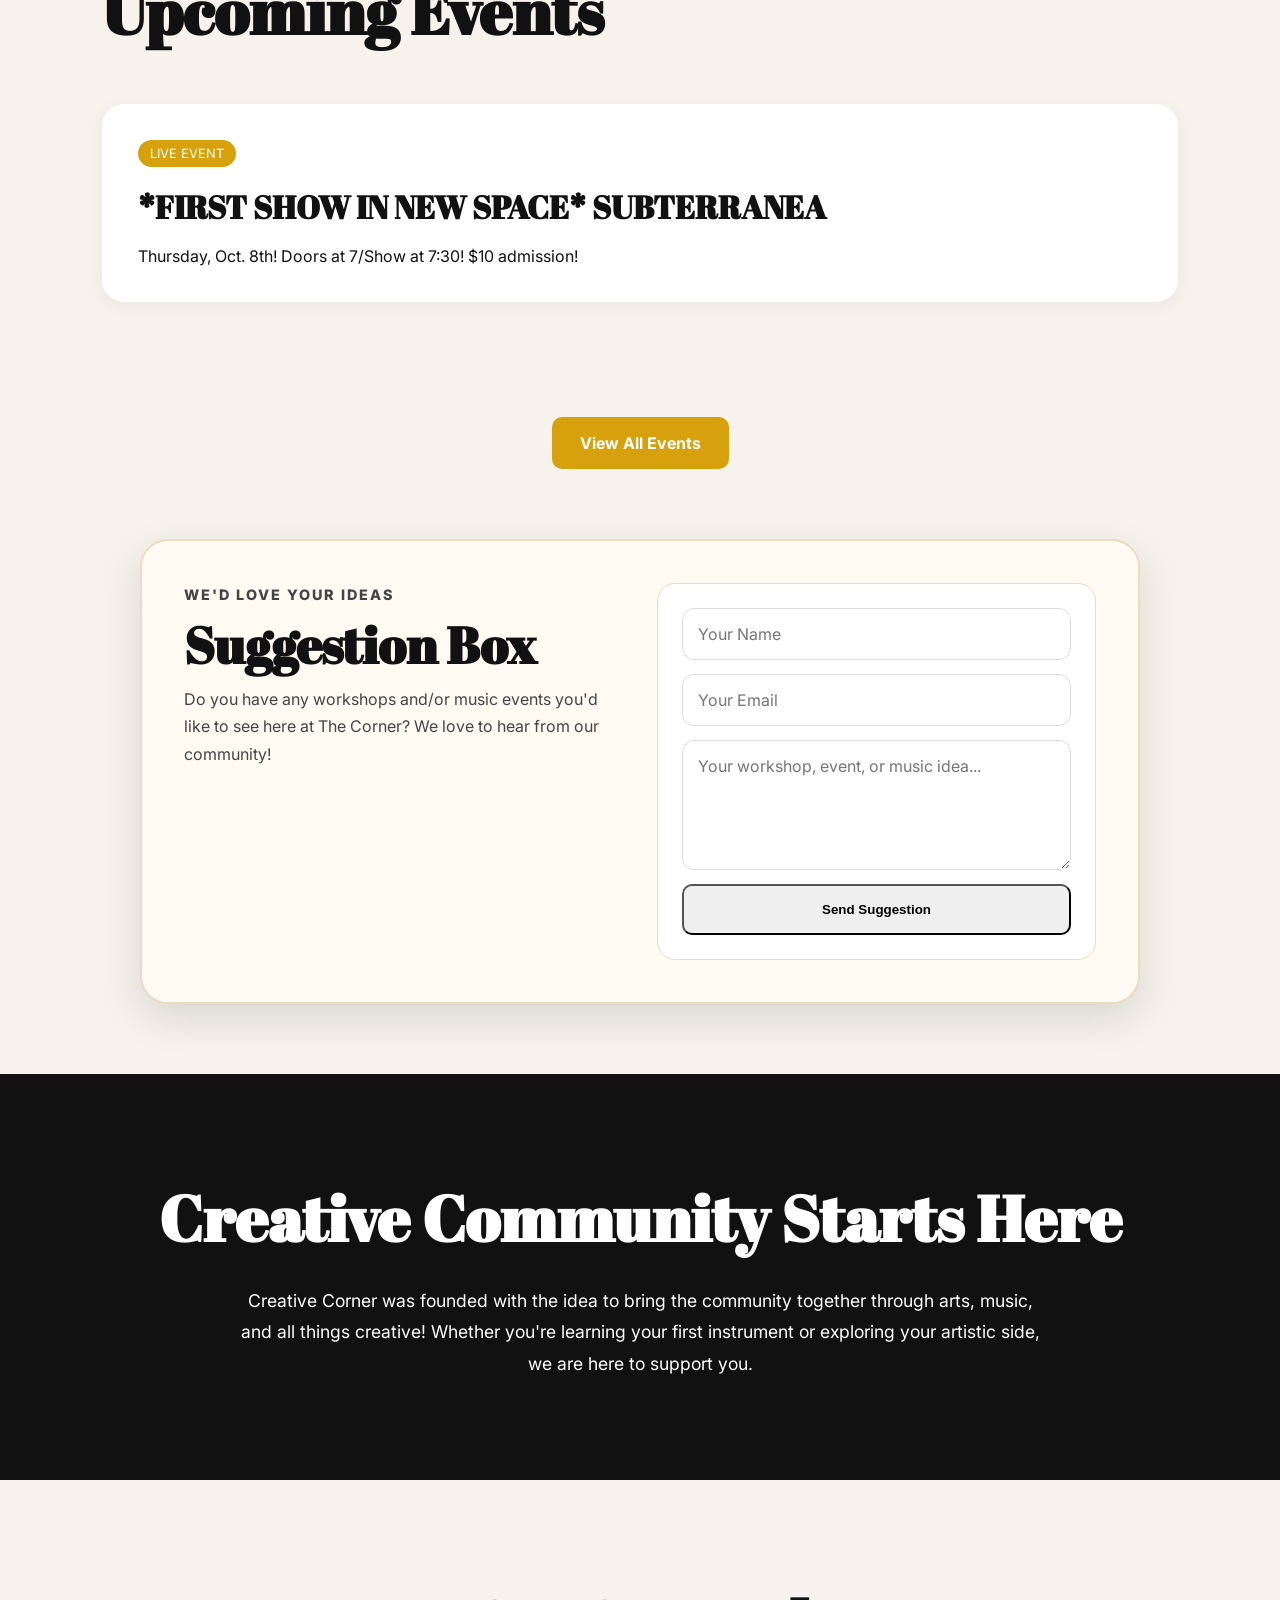
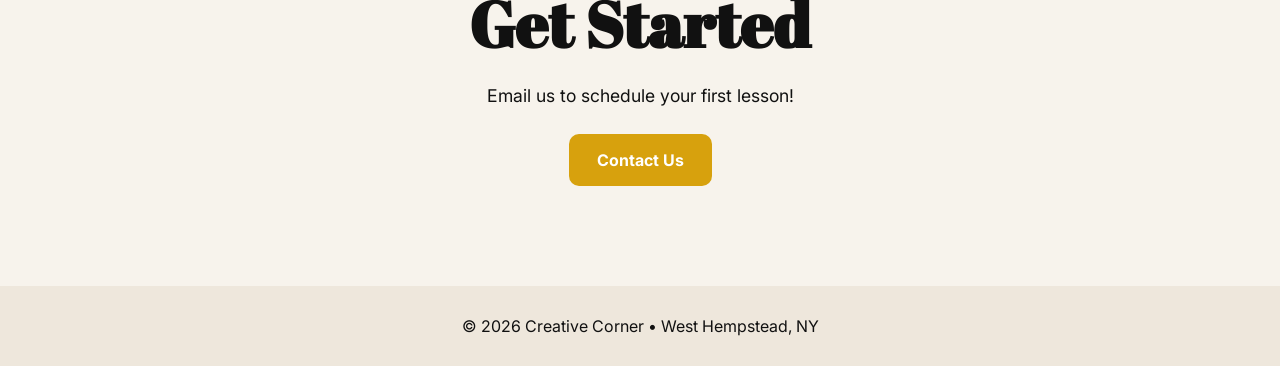
==== commit 5d1d51e6: "Update index.html" ====
--- a/index.html
+++ b/index.html
@@ -103,6 +103,30 @@
   </div>
 </section>
 
+  <div class="lesson-card walk-in-card">
+  <h3>Walk-In's</h3>
+
+  <div class="price">$25 <span>per person</span></div>
+
+  <p>
+    Feeling creative? Walk in off the street and make something!
+    For $25, you can use our available art supplies and studio space
+    to work on your own creative project.
+  </p>
+
+  <ul>
+    <li>Art supplies provided</li>
+    <li>Use of our creative space</li>
+    <li>Just give us a ring before you come (516)385-8782</li>
+    <li>Independent, self-directed creating</li>
+  </ul>
+
+  <p class="walk-in-note">
+    <strong>Please note:</strong> Walk-In's are self-directed and do not
+    include instruction or direct supervision.
+  </p>
+</div>
+
 <section class="cc-gallery-section">
   <div class="section-title">
     <p>INSIDE CREATIVE CORNER</p>
--- a/styles.css
+++ b/styles.css
@@ -545,3 +545,22 @@
   }
 
 }
+
+.walk-in-card{
+  border:3px solid #c89512;
+  background:linear-gradient(135deg,#fffaf2,#f8f2e8);
+}
+
+.walk-in-card h3{
+  color:#c89512;
+}
+
+.walk-in-note{
+  margin-top:20px;
+  padding:14px 16px;
+  background:#f1e6d0;
+  border-radius:12px;
+  font-size:.9rem;
+  color:#5f5a52;
+  line-height:1.5;
+}
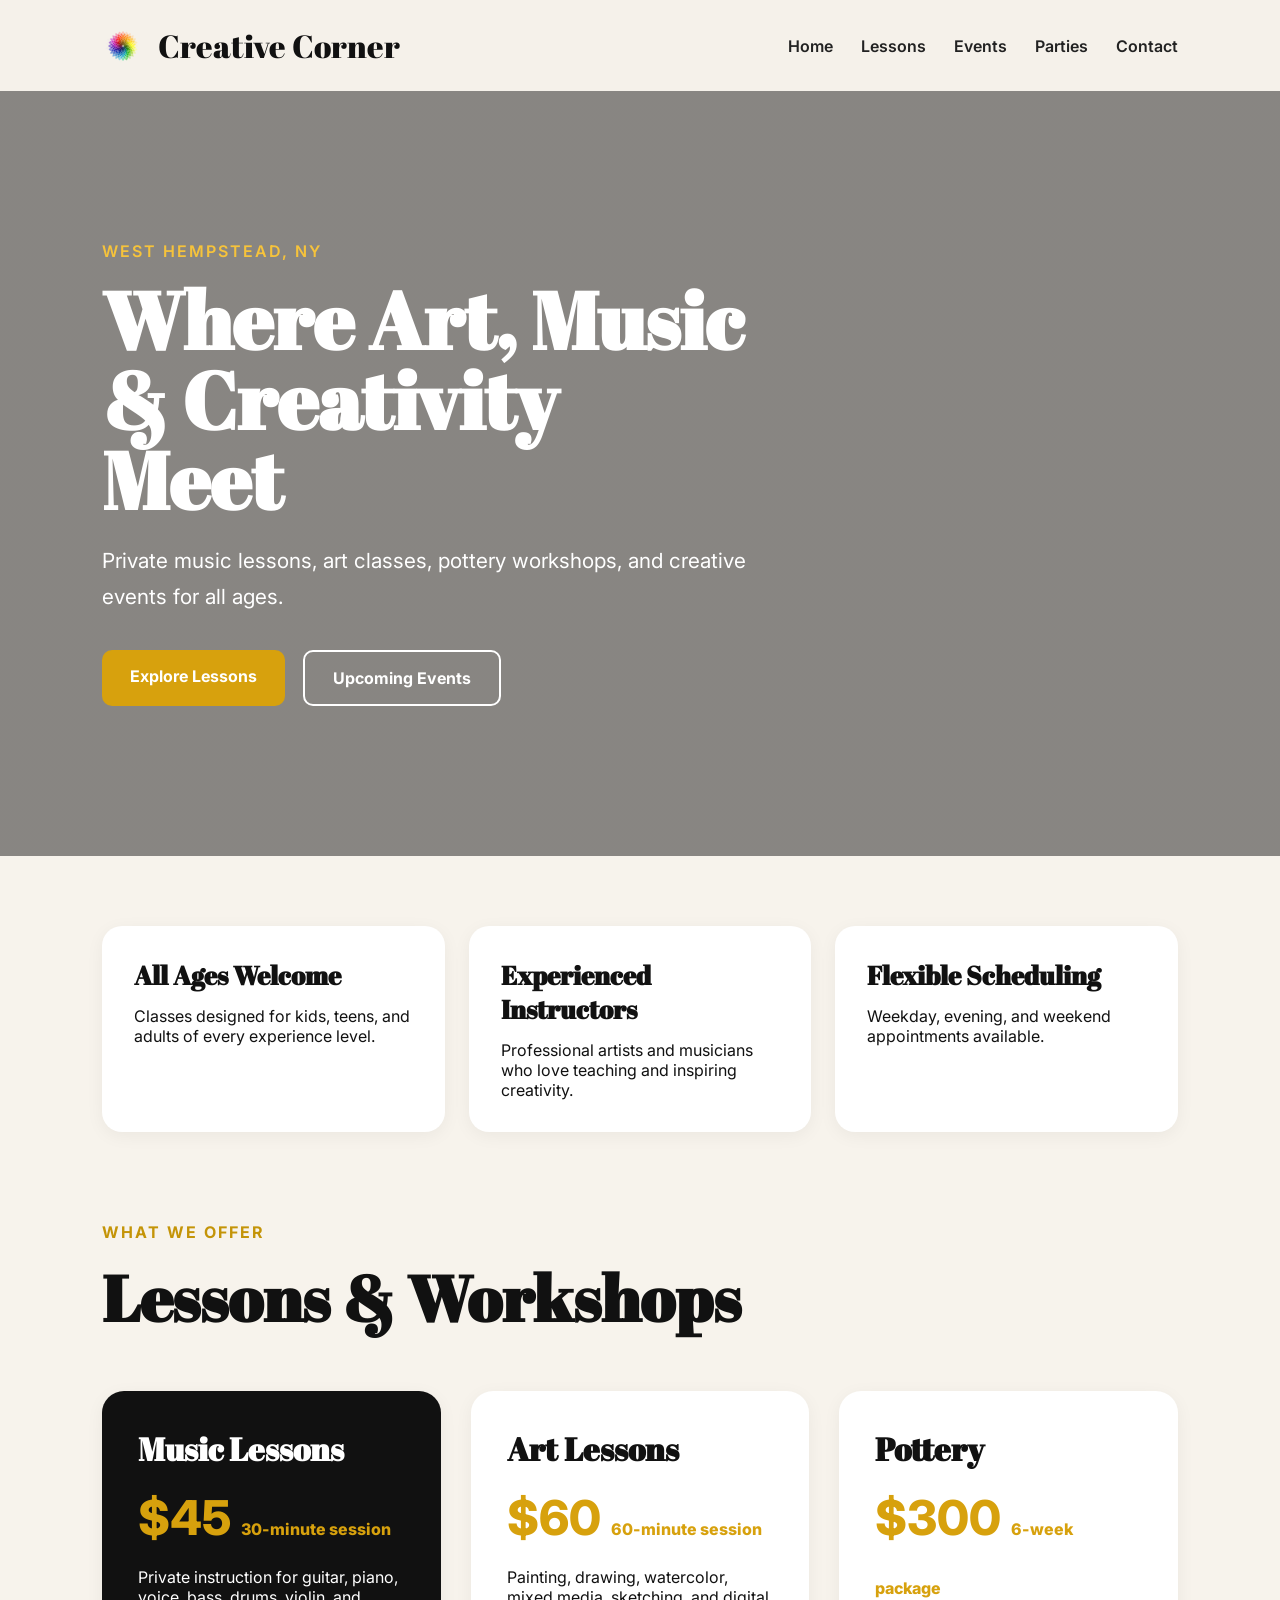
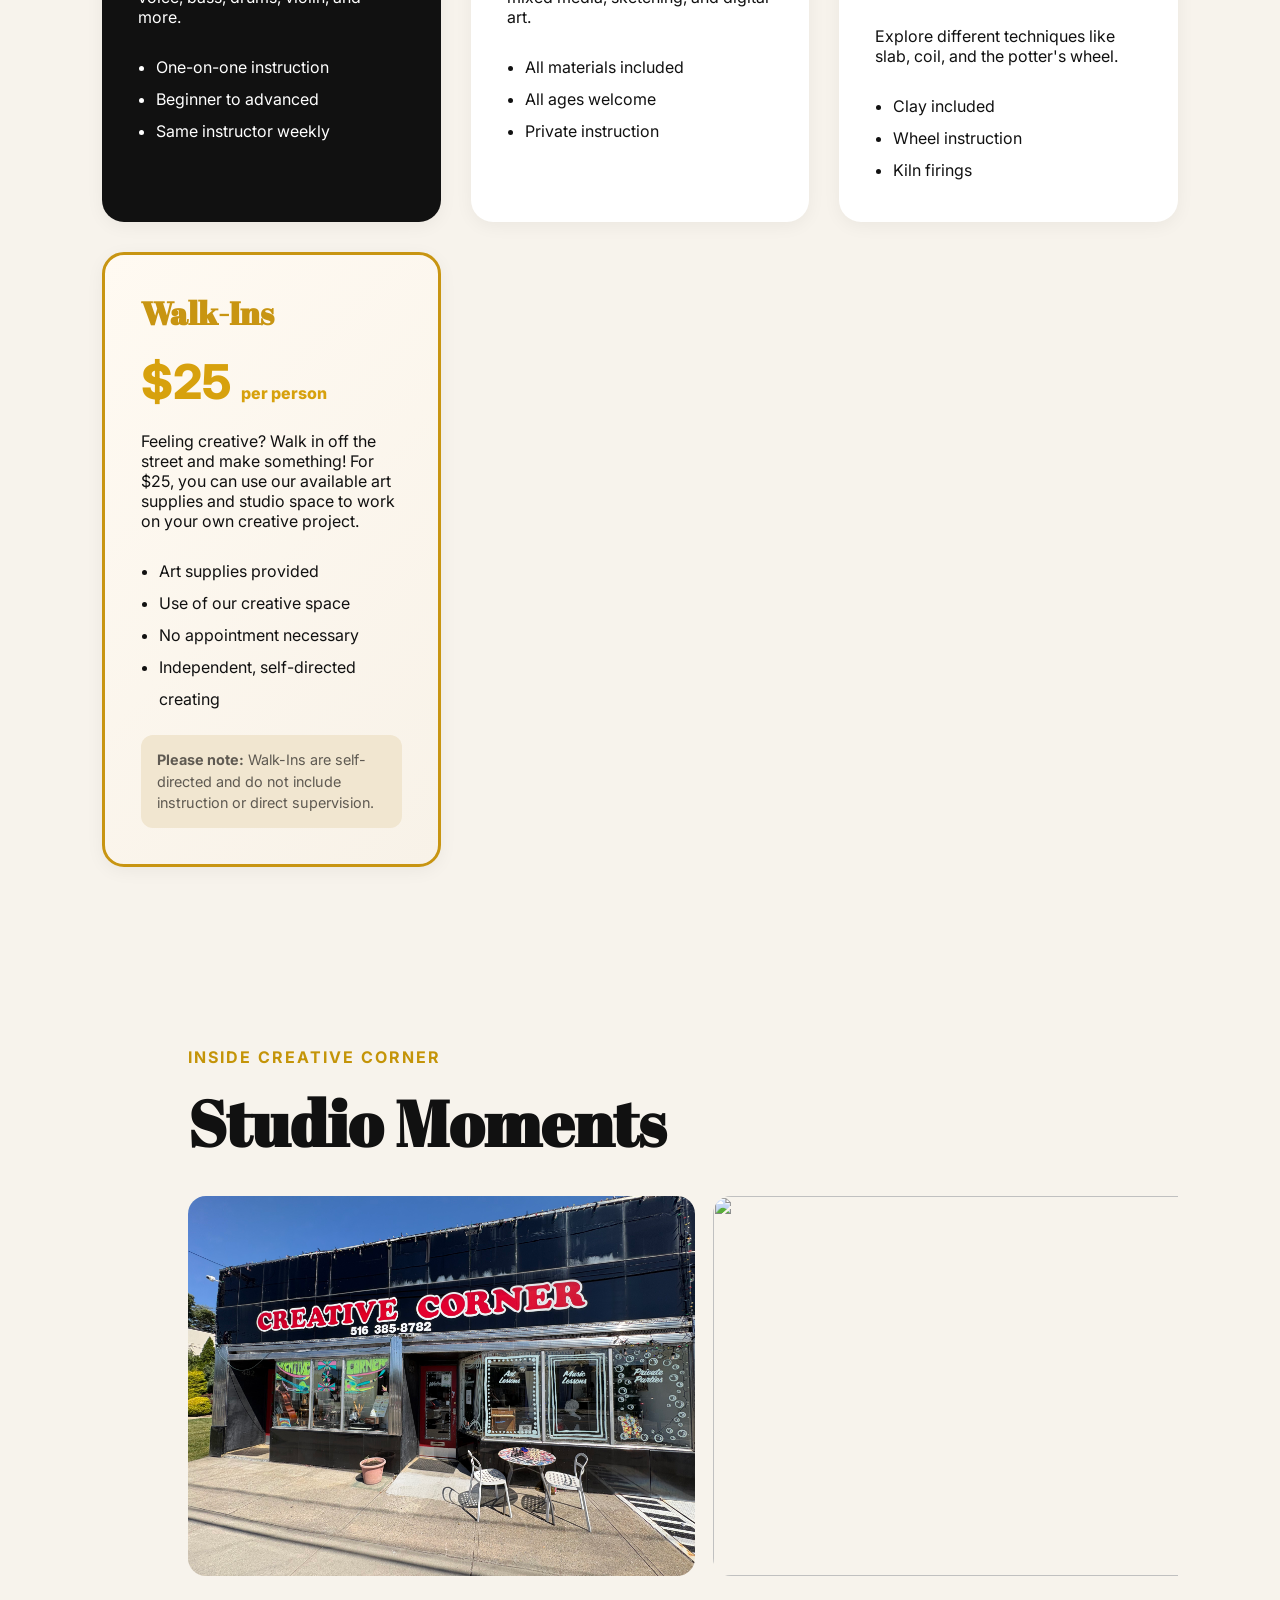
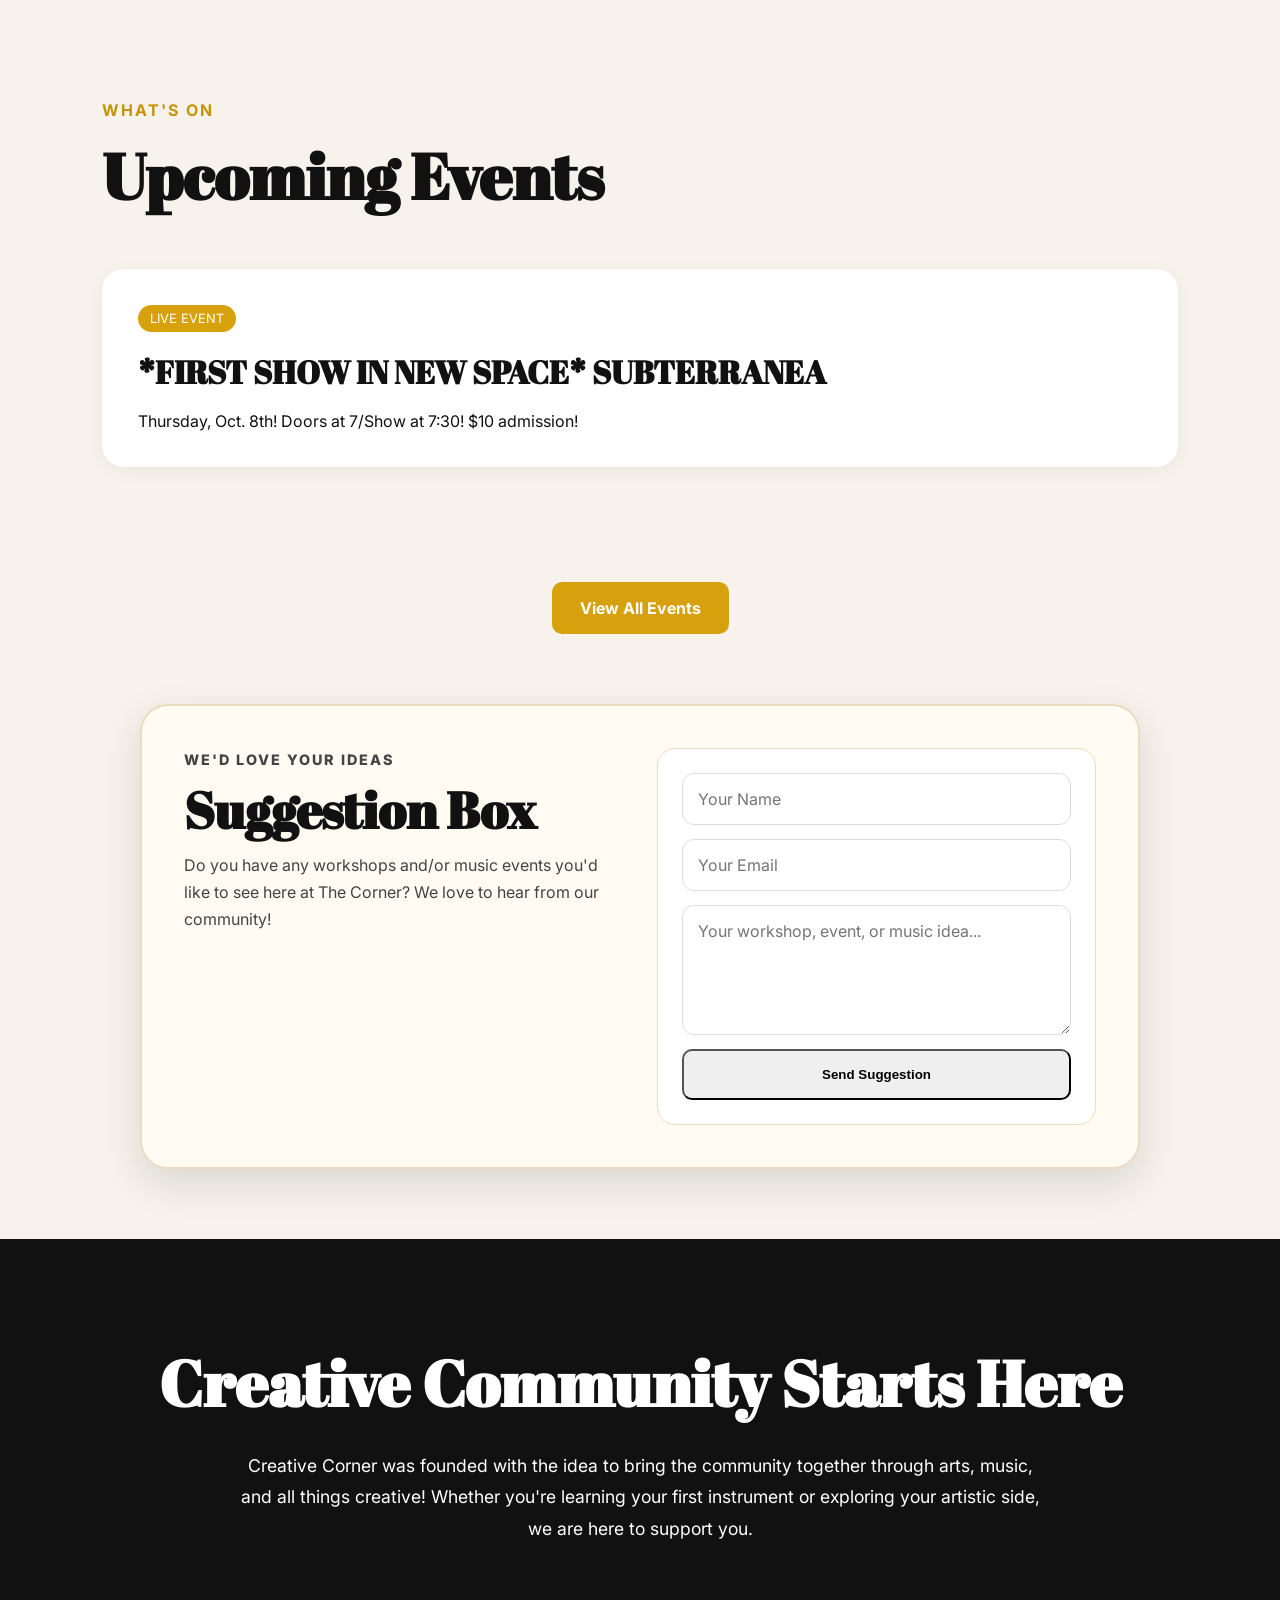
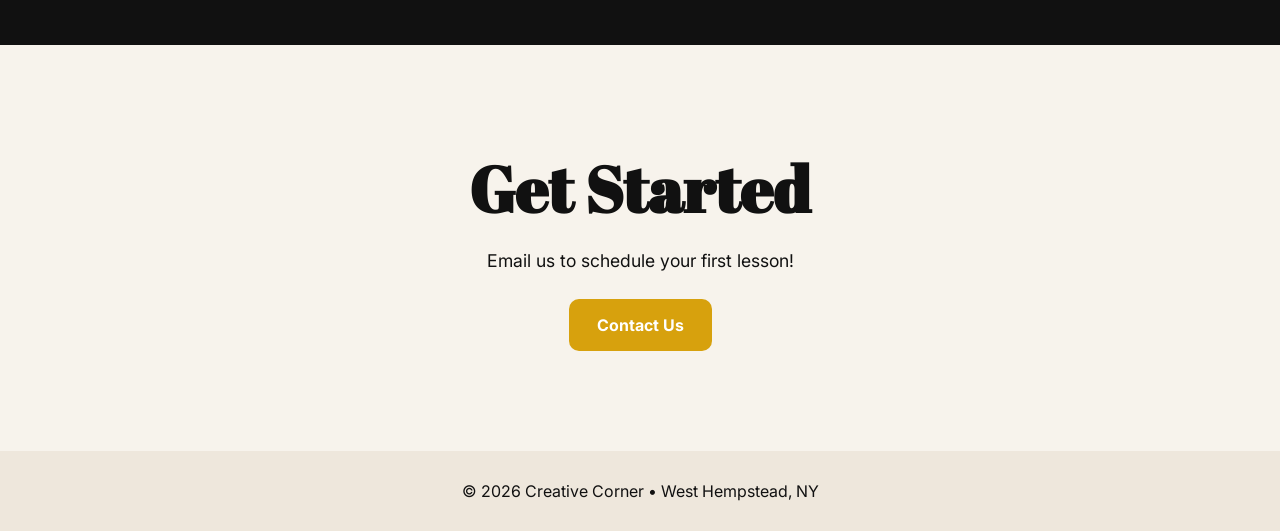
==== commit 93ac4a32: "Update index.html" ====
--- a/index.html
+++ b/index.html
@@ -67,64 +67,64 @@
 
   <div class="lesson-grid">
 
-    <div class="lesson-card featured">
-      <h3>Music Lessons</h3>
-      <div class="price">$45 <span>30-minute session</span></div>
-      <p>Private instruction for guitar, piano, voice, bass, drums, violin, and more.</p>
-      <ul>
-        <li>One-on-one instruction</li>
-        <li>Beginner to advanced</li>
-        <li>Same instructor weekly</li>
-      </ul>
-    </div>
-
-    <div class="lesson-card">
-      <h3>Art Lessons</h3>
-      <div class="price">$60 <span>60-minute session</span></div>
-      <p>Painting, drawing, watercolor, mixed media, sketching, and digital art.</p>
-      <ul>
-        <li>All materials included</li>
-        <li>All ages welcome</li>
-        <li>Private instruction</li>
-      </ul>
-    </div>
-
-    <div class="lesson-card">
-      <h3>Pottery</h3>
-      <div class="price">$300 <span>6-week package</span></div>
-      <p>Explore different techniques like slab, coil, and the potter's wheel.</p>
-      <ul>
-        <li>Clay included</li>
-        <li>Wheel instruction</li>
-        <li>Kiln firings</li>
-      </ul>
-    </div>
-
-  </div>
-</section>
-
+  <div class="lesson-card featured">
+    <h3>Music Lessons</h3>
+    <div class="price">$45 <span>30-minute session</span></div>
+    <p>Private instruction for guitar, piano, voice, bass, drums, violin, and more.</p>
+    <ul>
+      <li>One-on-one instruction</li>
+      <li>Beginner to advanced</li>
+      <li>Same instructor weekly</li>
+    </ul>
+  </div>
+
+  <div class="lesson-card">
+    <h3>Art Lessons</h3>
+    <div class="price">$60 <span>60-minute session</span></div>
+    <p>Painting, drawing, watercolor, mixed media, sketching, and digital art.</p>
+    <ul>
+      <li>All materials included</li>
+      <li>All ages welcome</li>
+      <li>Private instruction</li>
+    </ul>
+  </div>
+
+  <div class="lesson-card">
+    <h3>Pottery</h3>
+    <div class="price">$300 <span>6-week package</span></div>
+    <p>Explore different techniques like slab, coil, and the potter's wheel.</p>
+    <ul>
+      <li>Clay included</li>
+      <li>Wheel instruction</li>
+      <li>Kiln firings</li>
+    </ul>
+  </div>
+
+  <!-- WALK-INS -->
   <div class="lesson-card walk-in-card">
-  <h3>Walk-In's</h3>
-
-  <div class="price">$25 <span>per person</span></div>
-
-  <p>
-    Feeling creative? Walk in off the street and make something!
-    For $25, you can use our available art supplies and studio space
-    to work on your own creative project.
-  </p>
-
-  <ul>
-    <li>Art supplies provided</li>
-    <li>Use of our creative space</li>
-    <li>Just give us a ring before you come (516)385-8782</li>
-    <li>Independent, self-directed creating</li>
-  </ul>
-
-  <p class="walk-in-note">
-    <strong>Please note:</strong> Walk-In's are self-directed and do not
-    include instruction or direct supervision.
-  </p>
+    <h3>Walk-Ins</h3>
+
+    <div class="price">$25 <span>per person</span></div>
+
+    <p>
+      Feeling creative? Walk in off the street and make something!
+      For $25, you can use our available art supplies and studio space
+      to work on your own creative project.
+    </p>
+
+    <ul>
+      <li>Art supplies provided</li>
+      <li>Use of our creative space</li>
+      <li>No appointment necessary</li>
+      <li>Independent, self-directed creating</li>
+    </ul>
+
+    <p class="walk-in-note">
+      <strong>Please note:</strong> Walk-Ins are self-directed and do not
+      include instruction or direct supervision.
+    </p>
+  </div>
+
 </div>
 
 <section class="cc-gallery-section">
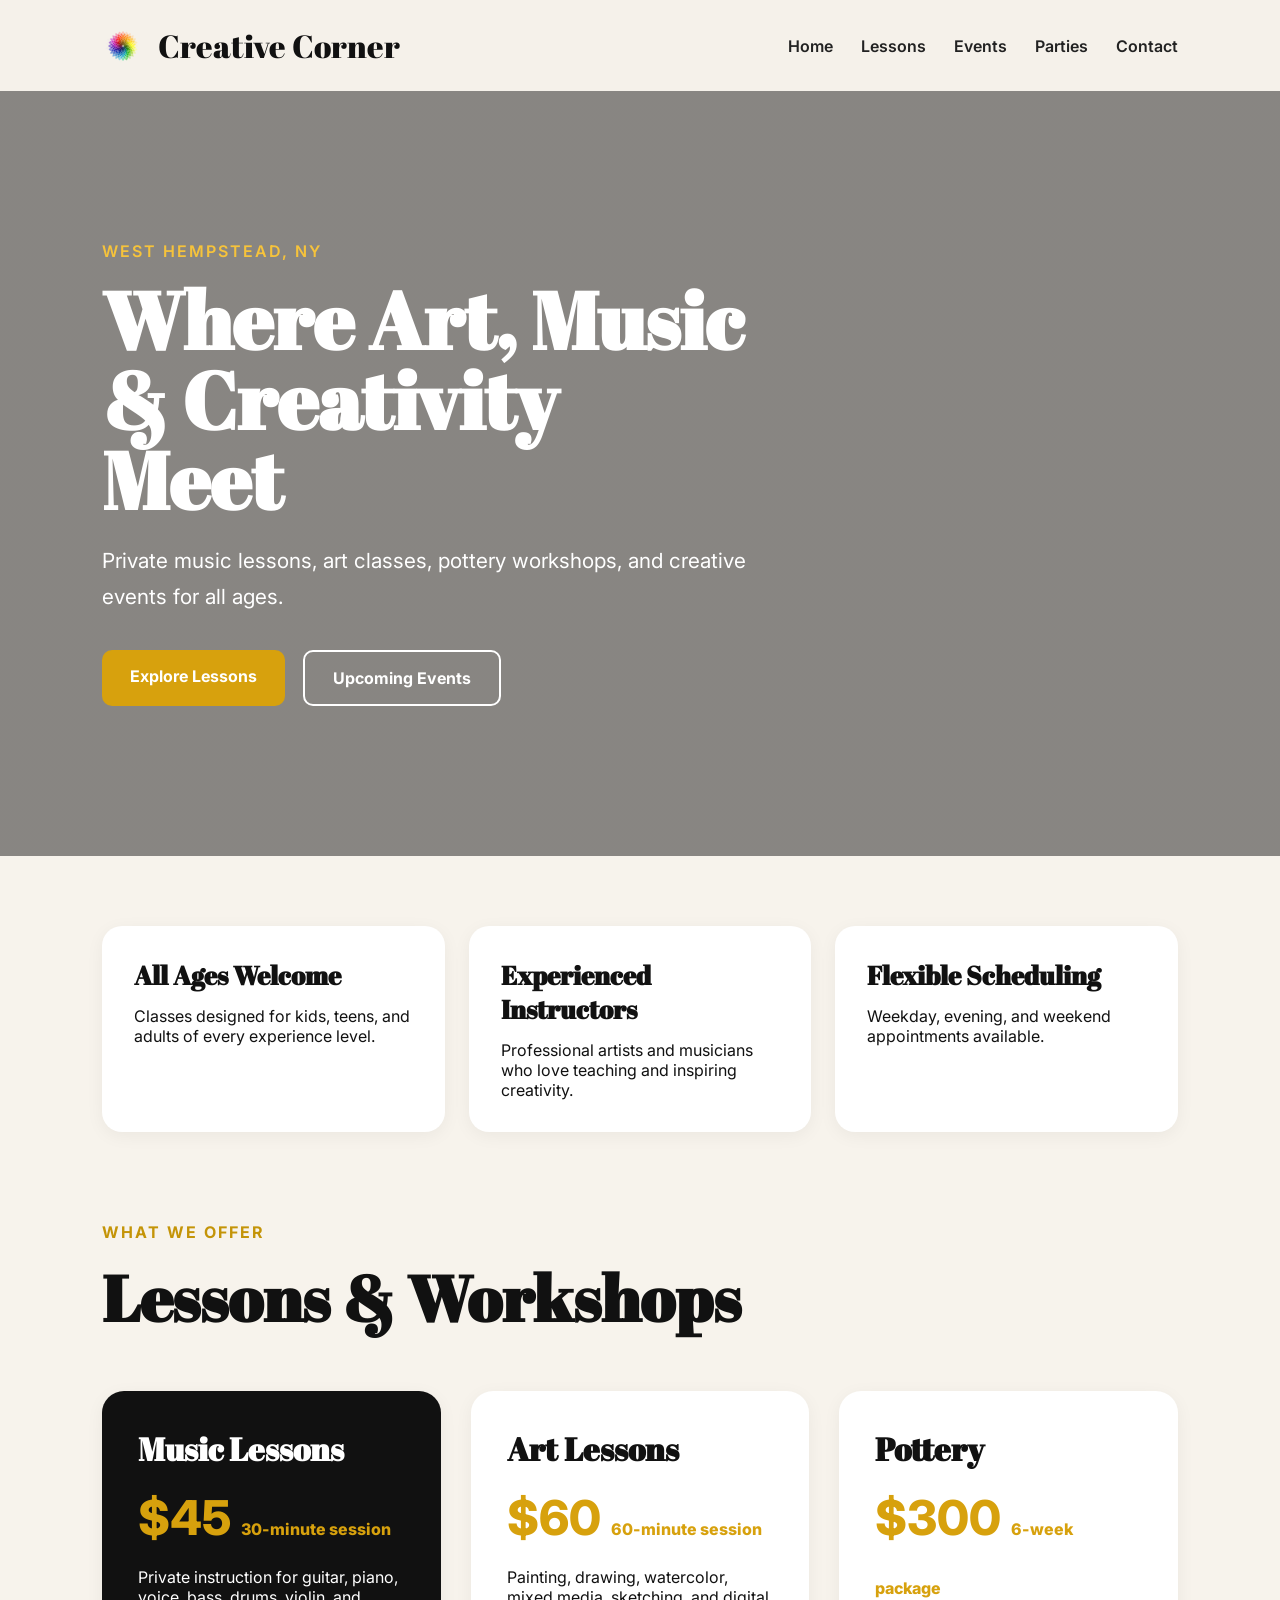
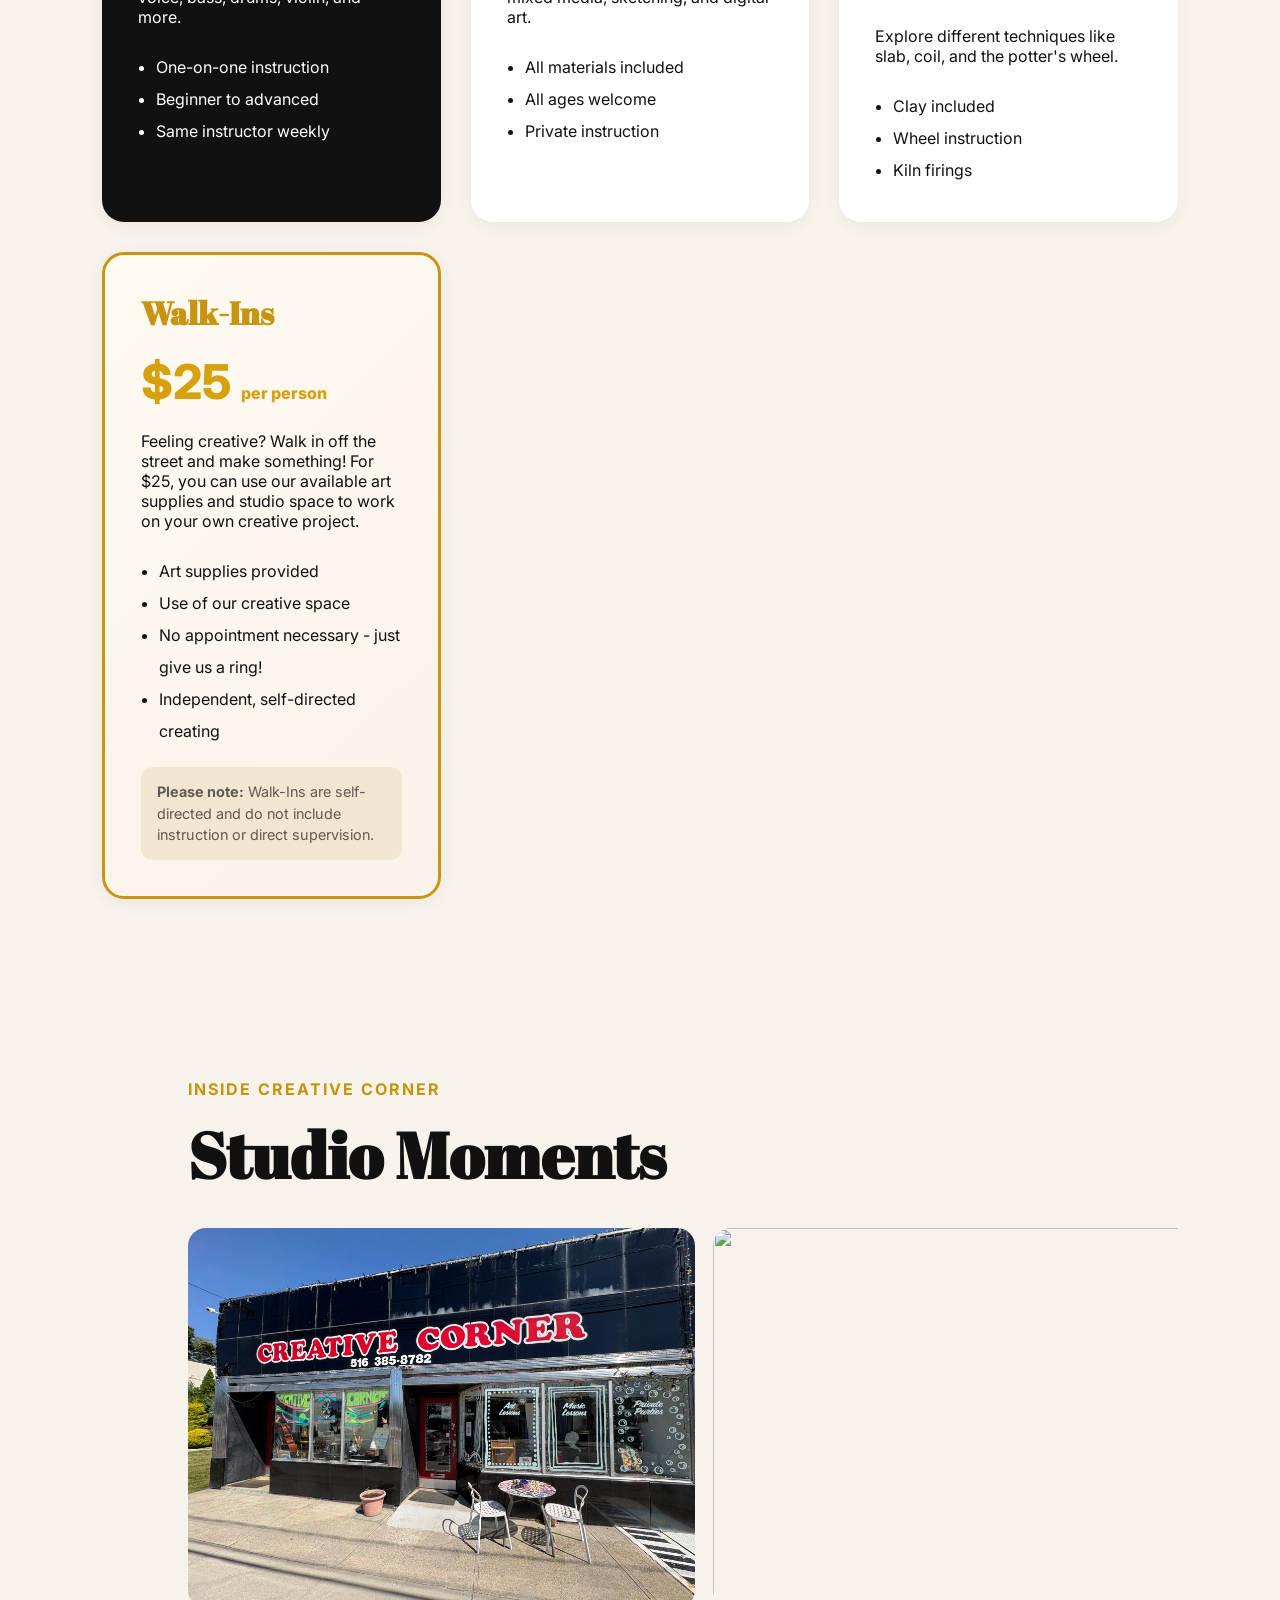
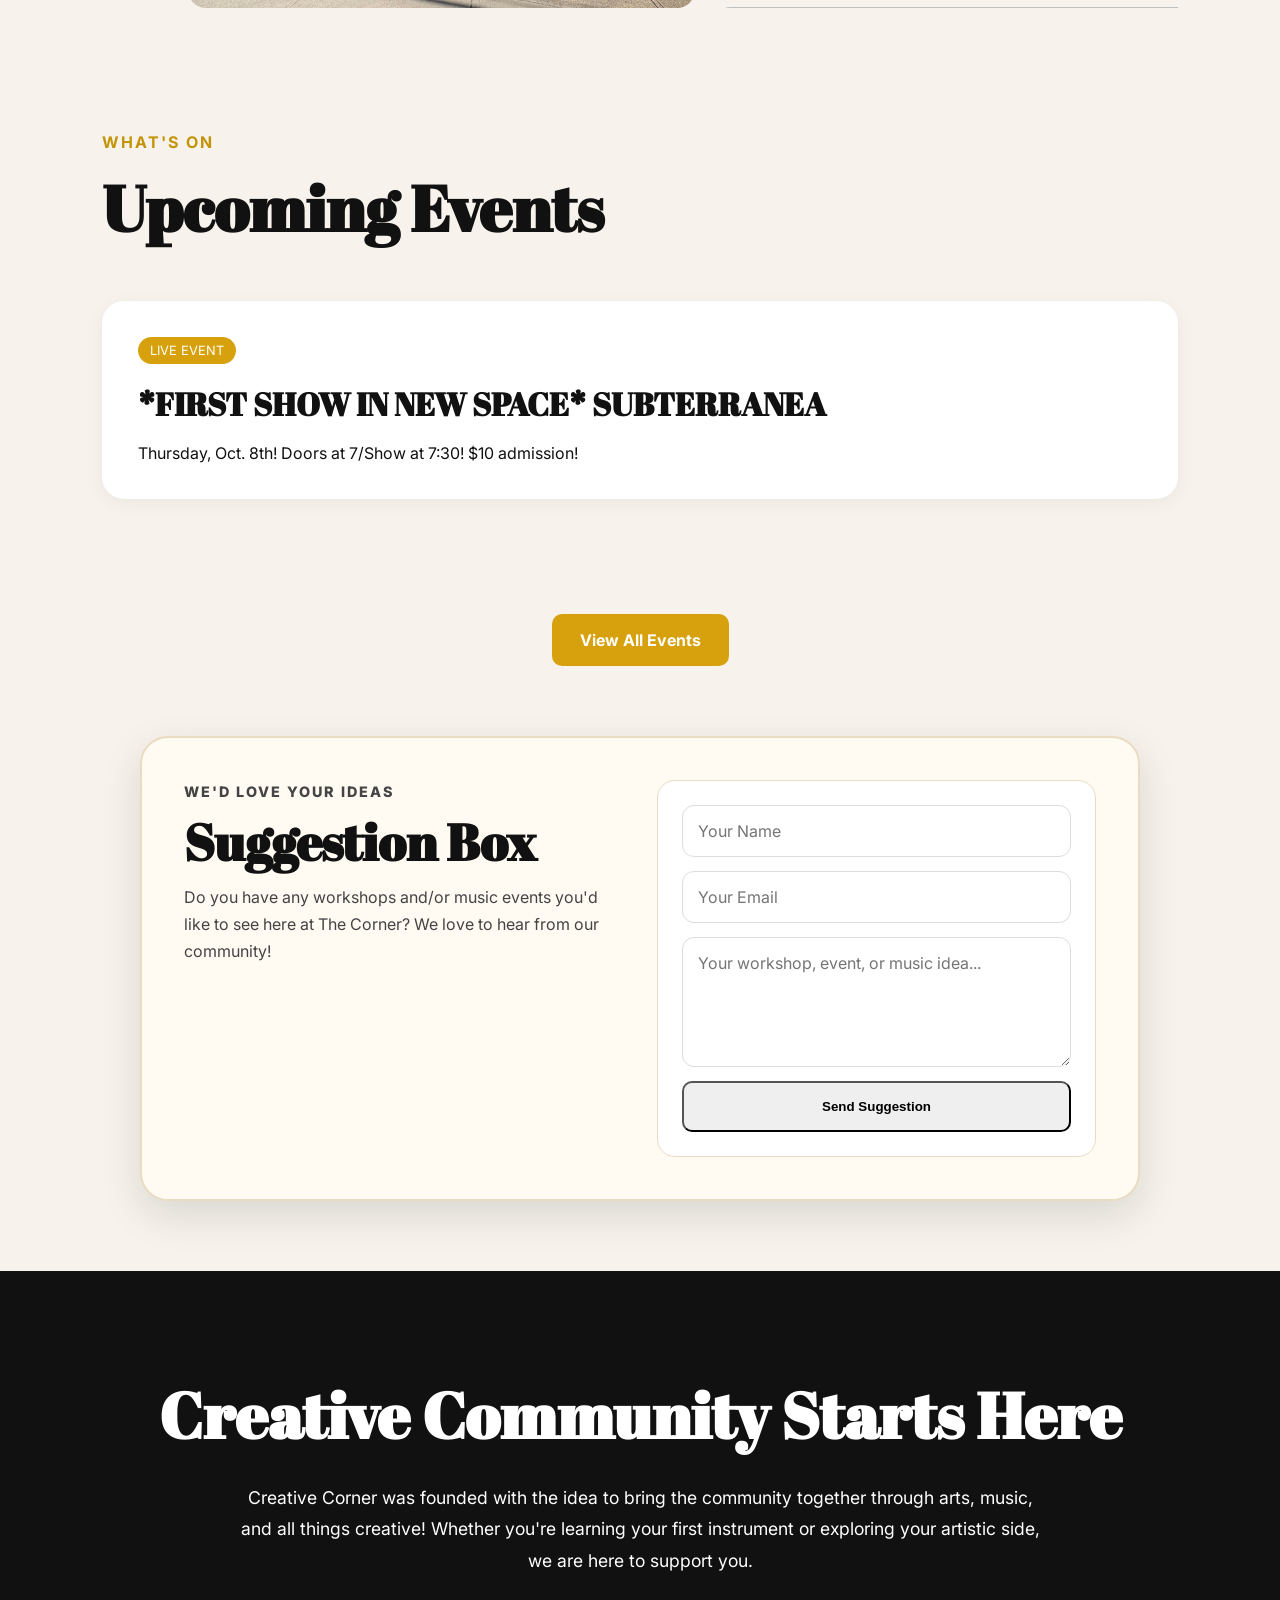
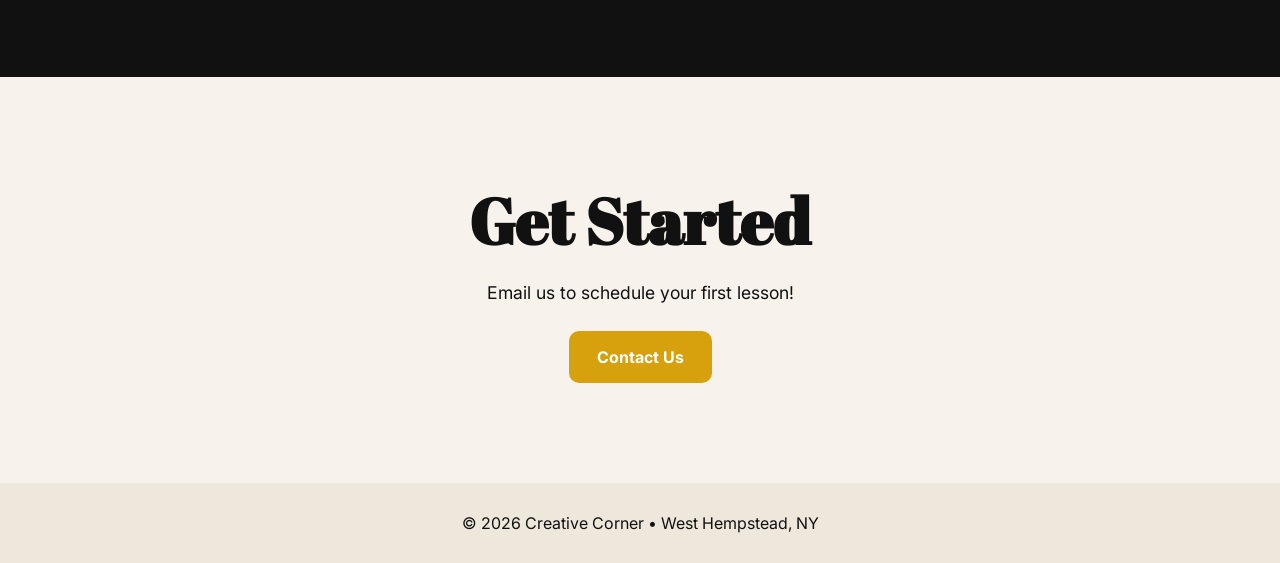
==== commit 0e39c29c: "Update index.html" ====
--- a/index.html
+++ b/index.html
@@ -115,7 +115,7 @@
     <ul>
       <li>Art supplies provided</li>
       <li>Use of our creative space</li>
-      <li>No appointment necessary</li>
+      <li>No appointment necessary - just give us a ring!</li>
       <li>Independent, self-directed creating</li>
     </ul>
 
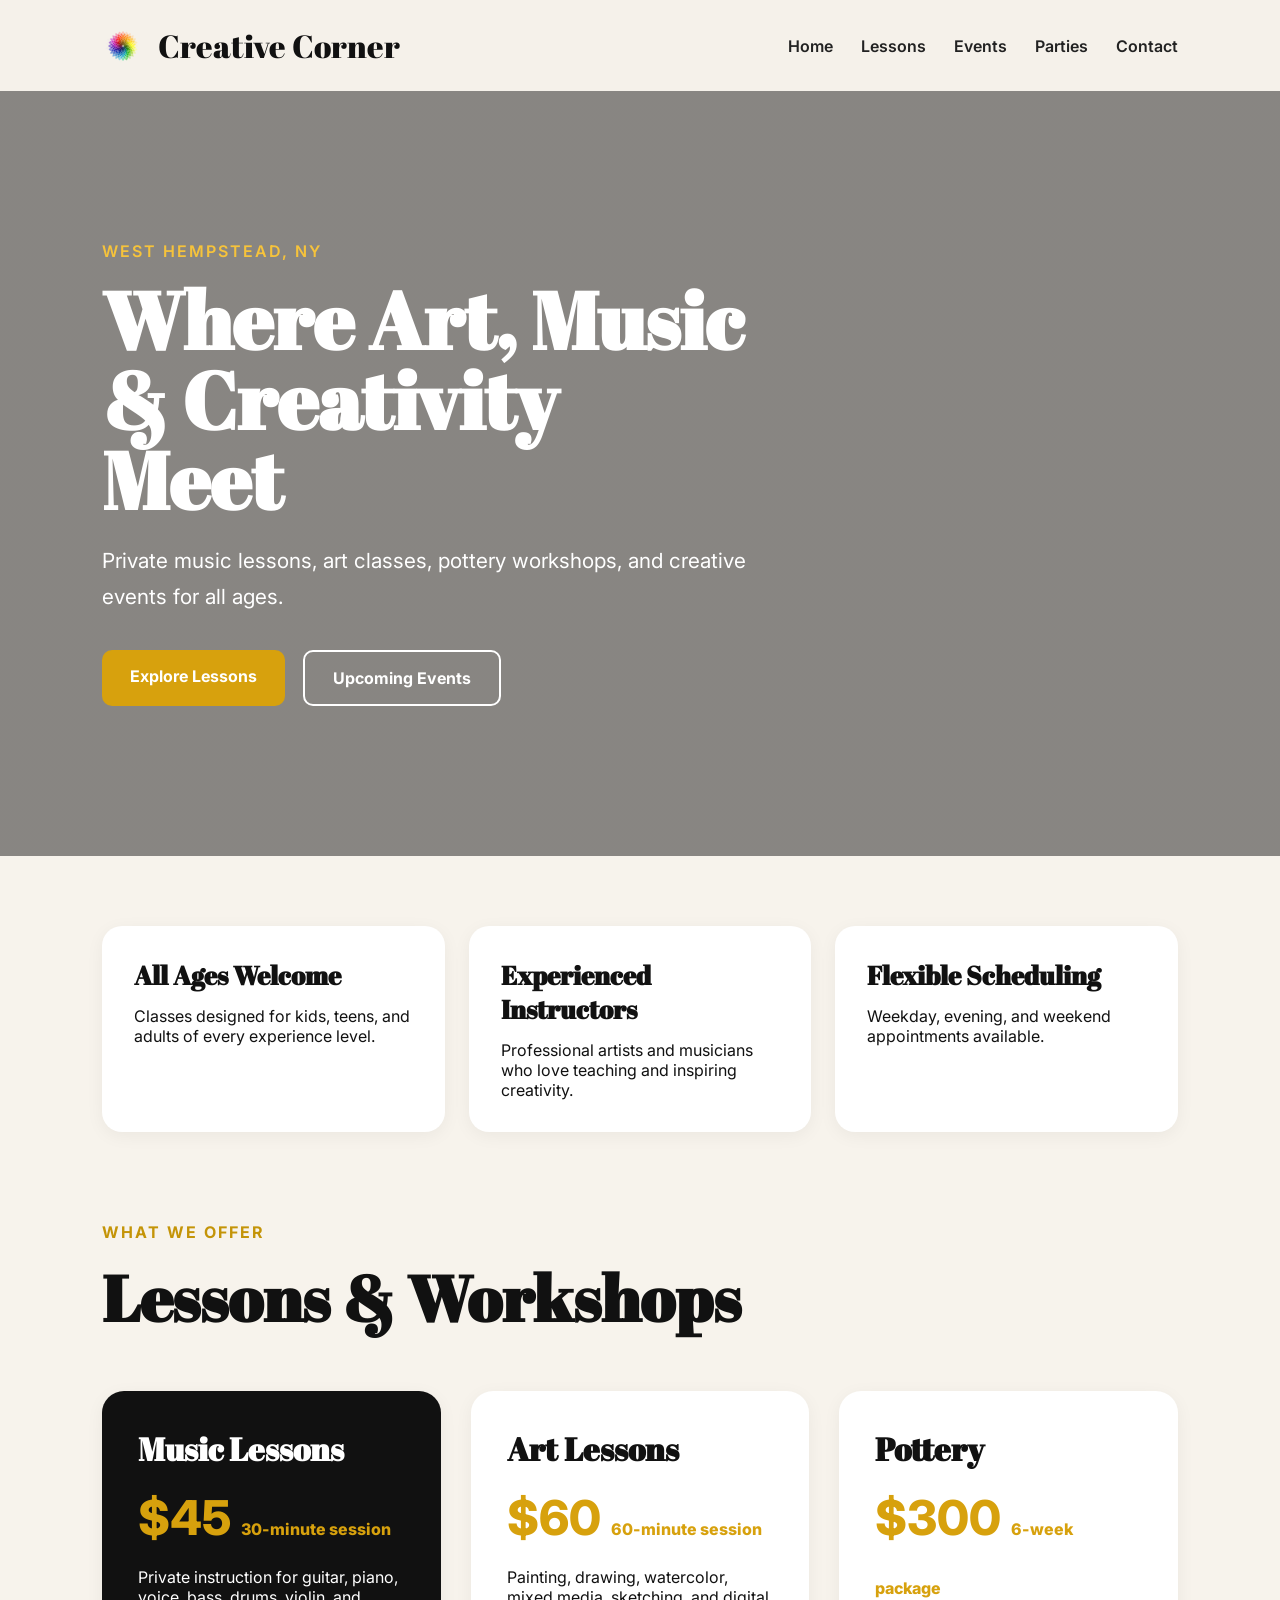
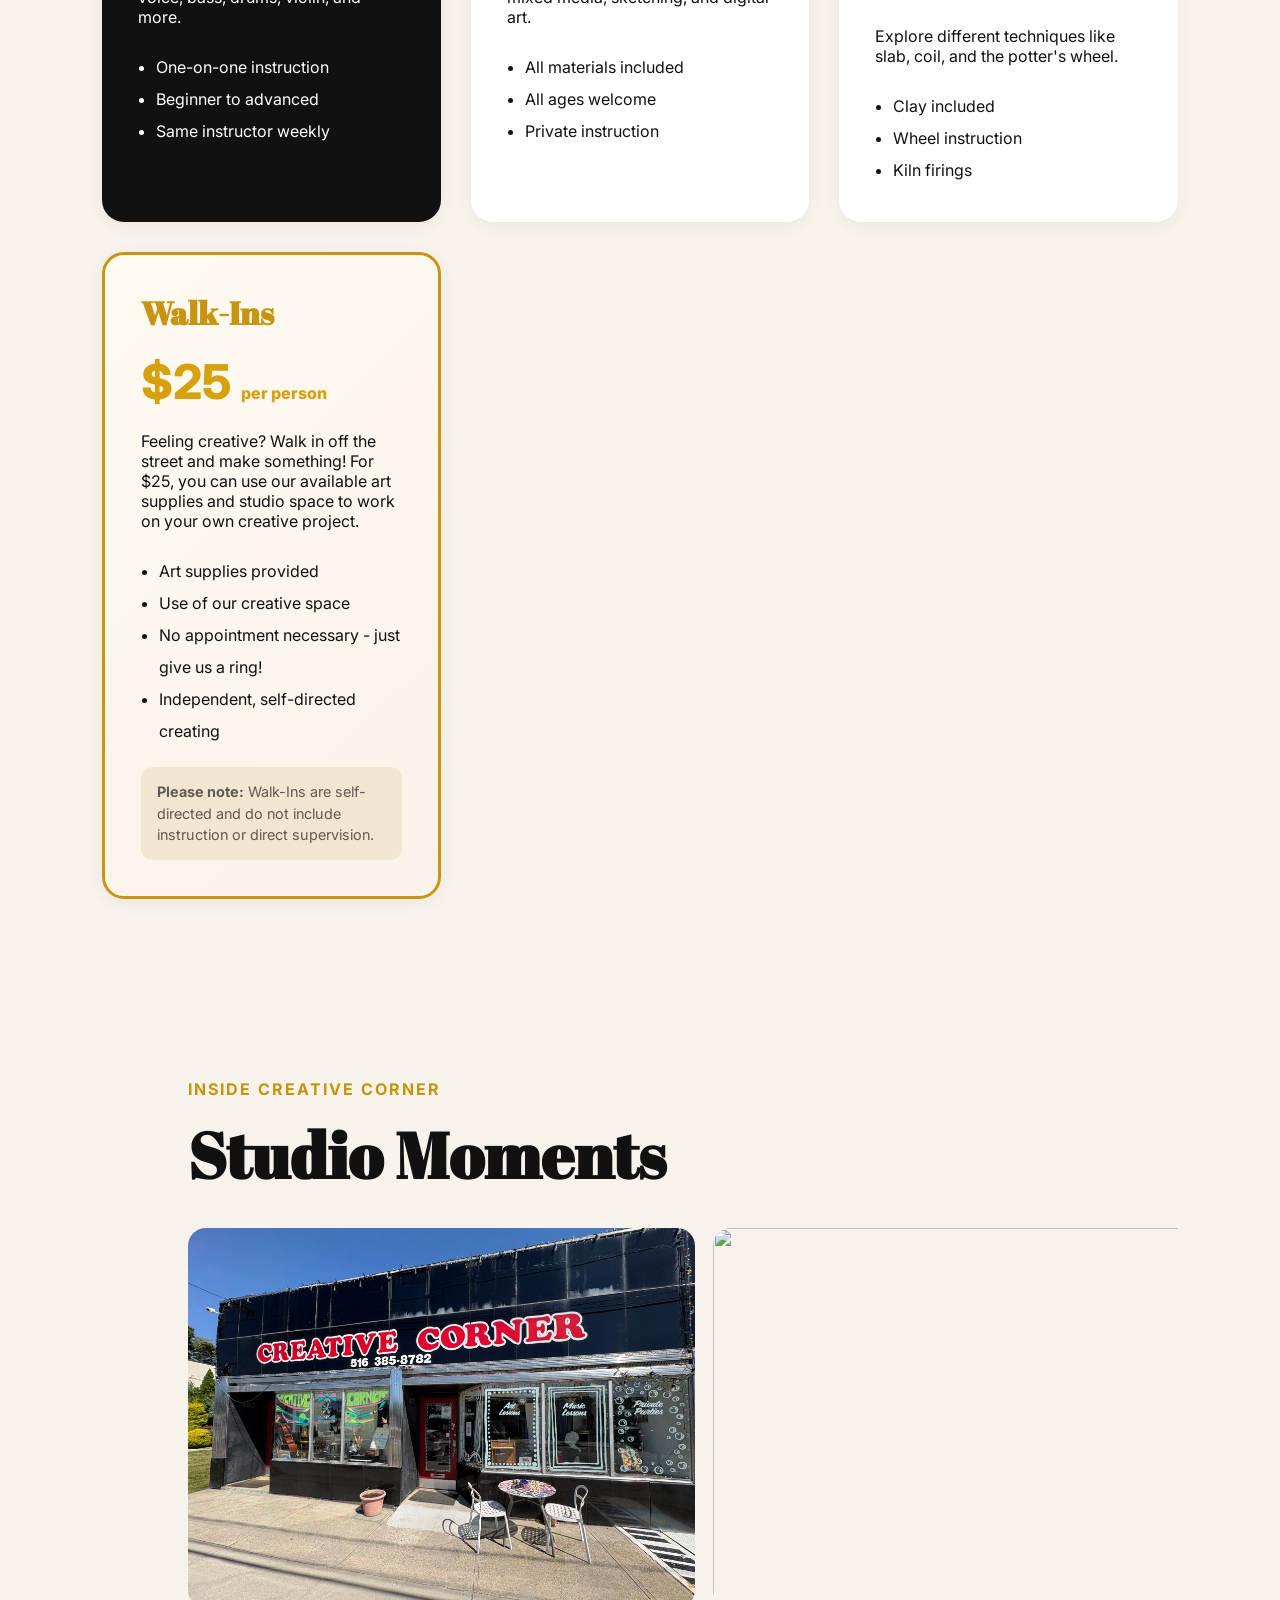
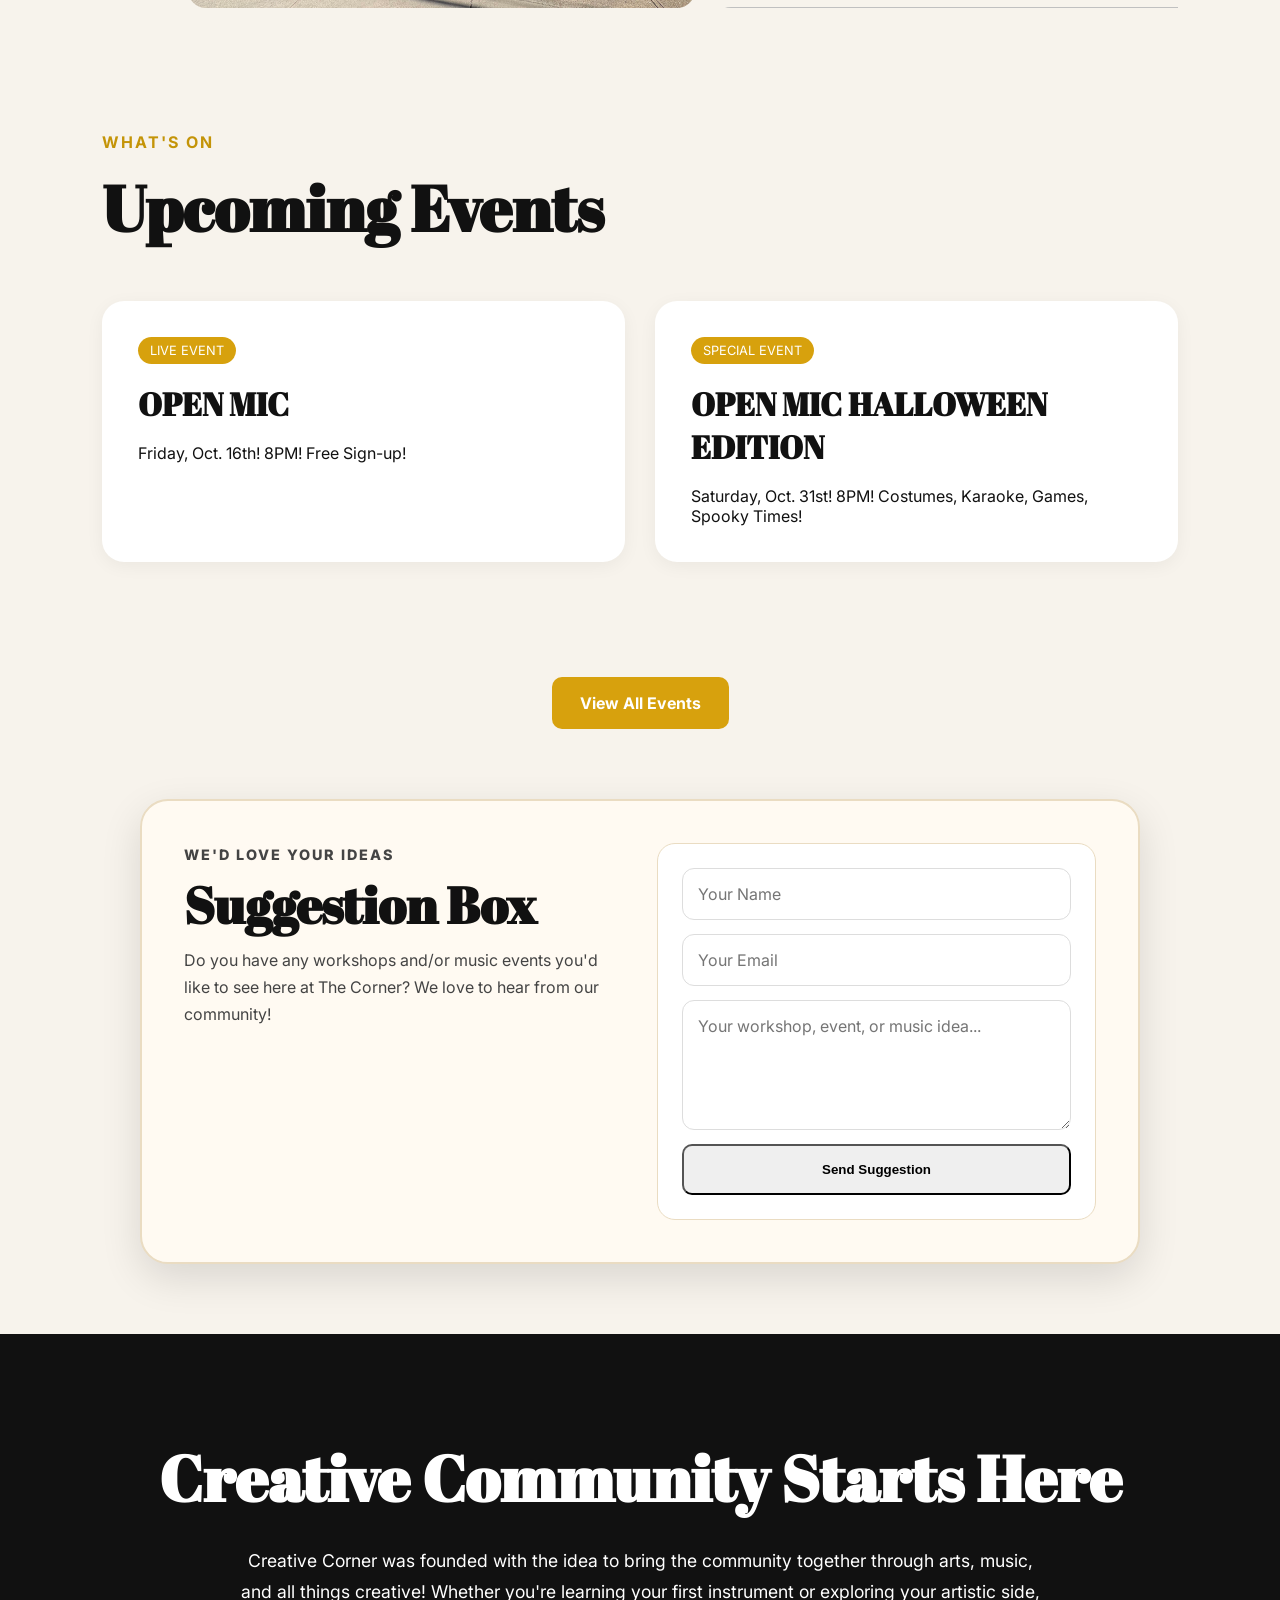
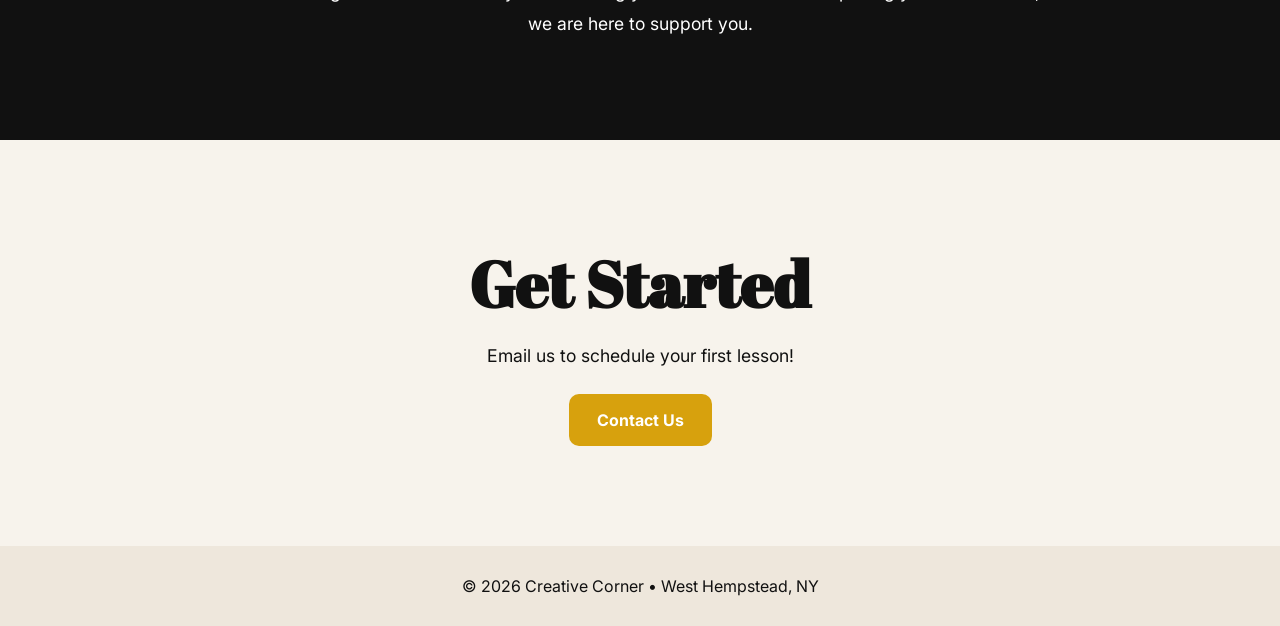
==== commit f7a2ea2c: "Update index.html" ====
--- a/index.html
+++ b/index.html
@@ -158,8 +158,14 @@
 
    <div class="event-card">
       <span class="tag">LIVE EVENT</span>
-      <h3>*FIRST SHOW IN NEW SPACE* SUBTERRANEA</h3>
-      <p>Thursday, Oct. 8th! Doors at 7/Show at 7:30! $10 admission!</p>
+      <h3>OPEN MIC</h3>
+      <p>Friday, Oct. 16th! 8PM! Free Sign-up!</p>
+    </div>
+
+   <div class="event-card">
+      <span class="tag">SPECIAL EVENT</span>
+      <h3>OPEN MIC HALLOWEEN EDITION</h3>
+      <p>Saturday, Oct. 31st! 8PM! Costumes, Karaoke, Games, Spooky Times!</p>
     </div>
 
   </div>
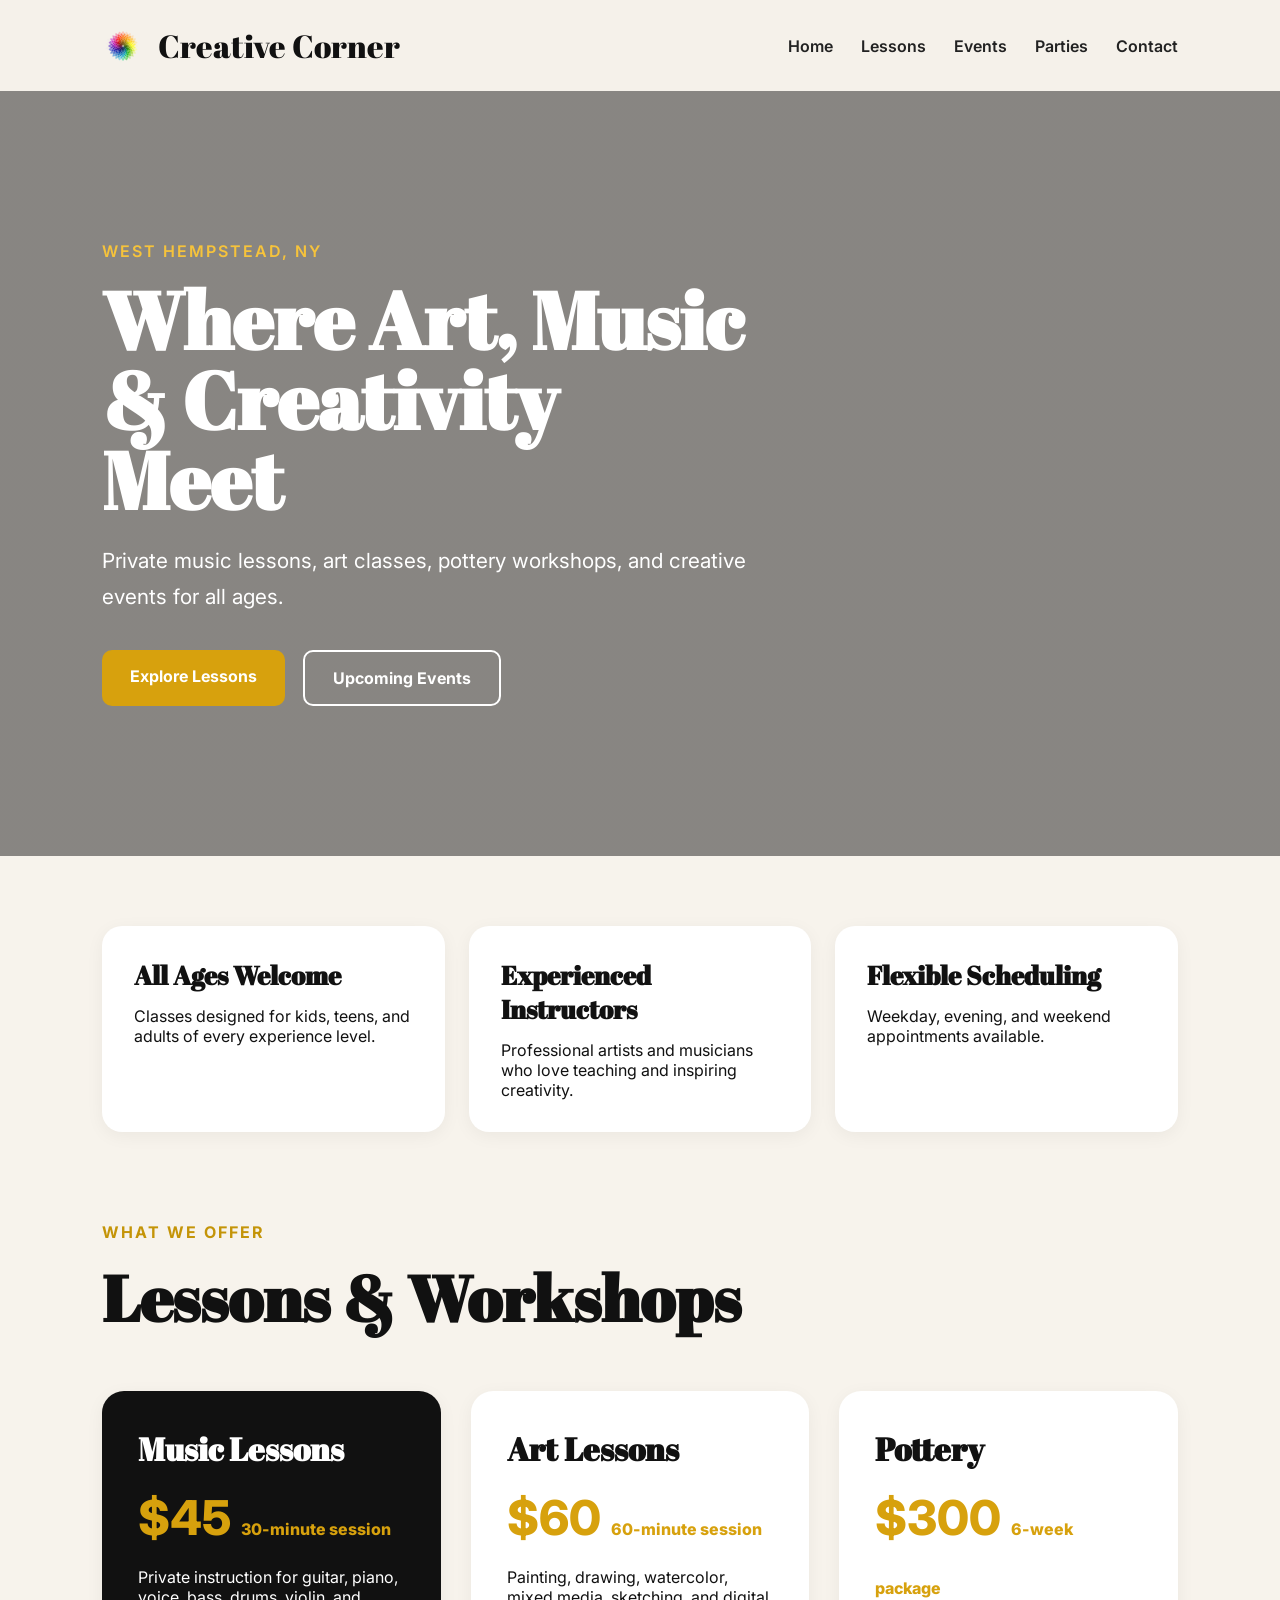
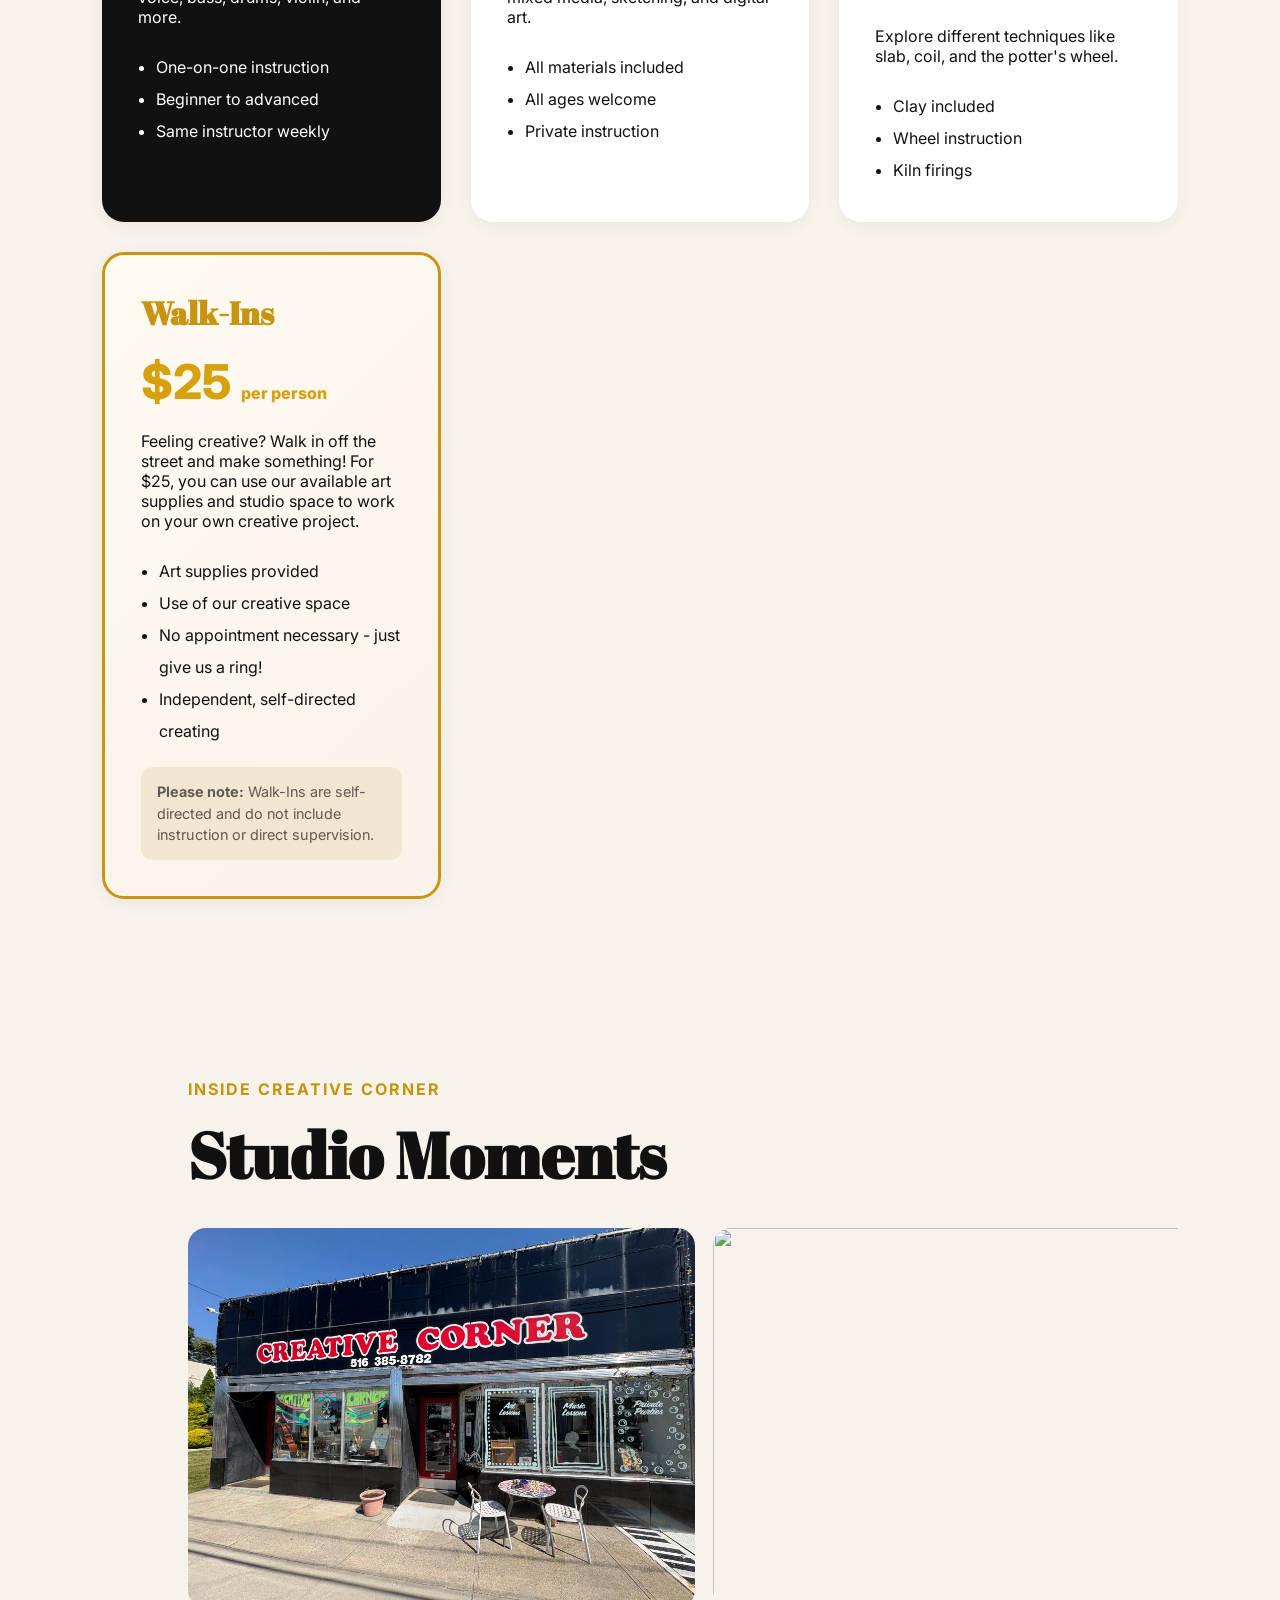
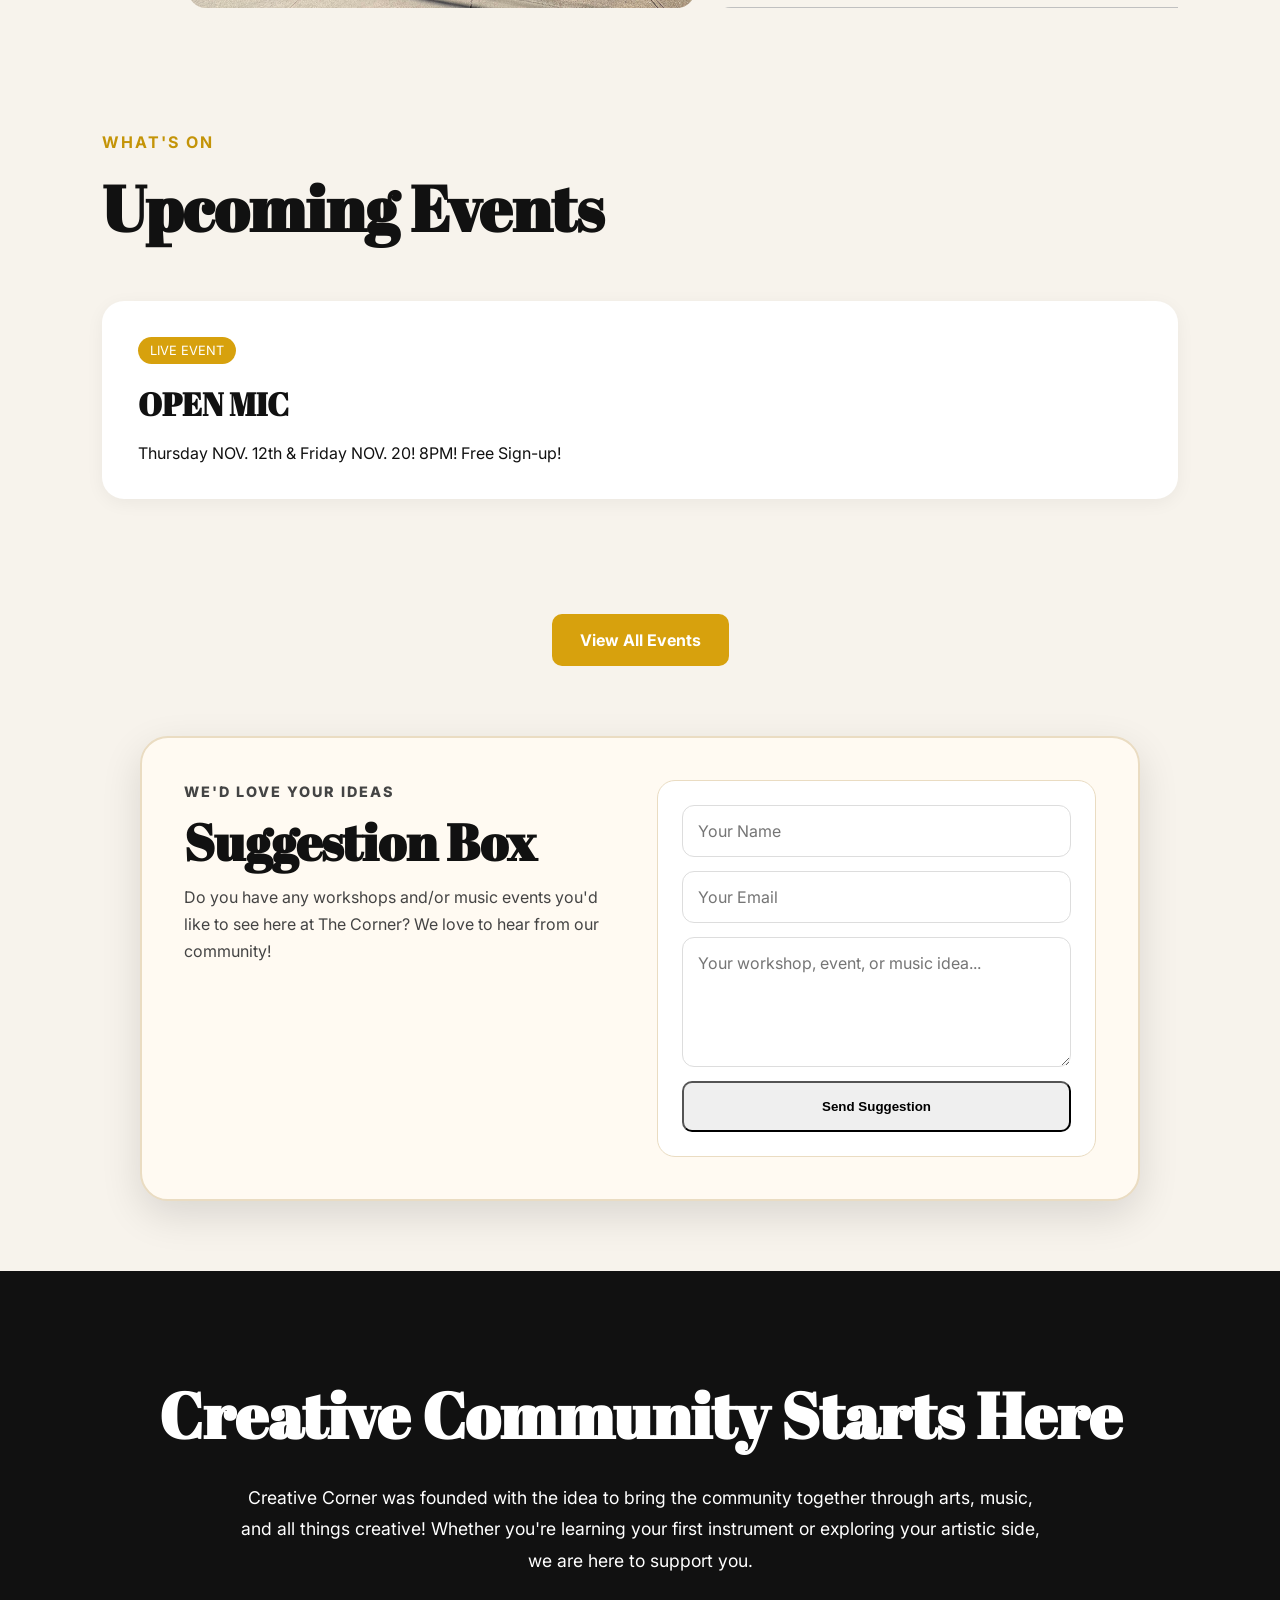
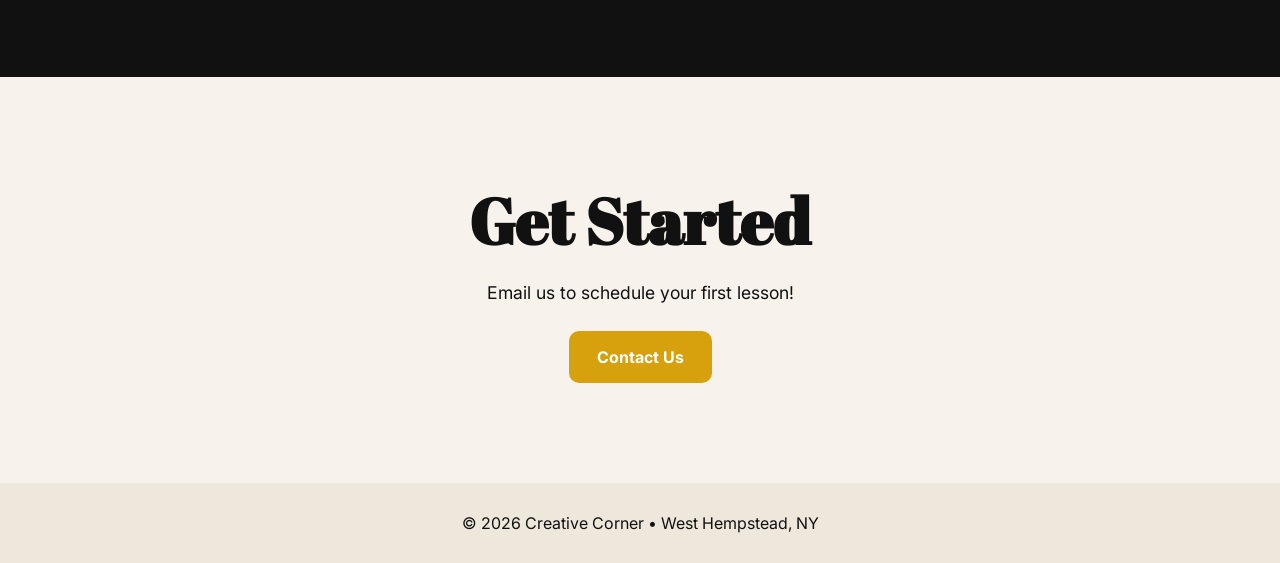
==== commit 8adf7e63: "Update index.html" ====
--- a/index.html
+++ b/index.html
@@ -159,13 +159,7 @@
    <div class="event-card">
       <span class="tag">LIVE EVENT</span>
       <h3>OPEN MIC</h3>
-      <p>Friday, Oct. 16th! 8PM! Free Sign-up!</p>
-    </div>
-
-   <div class="event-card">
-      <span class="tag">SPECIAL EVENT</span>
-      <h3>OPEN MIC HALLOWEEN EDITION</h3>
-      <p>Saturday, Oct. 31st! 8PM! Costumes, Karaoke, Games, Spooky Times!</p>
+      <p>Thursday NOV. 12th & Friday NOV. 20! 8PM! Free Sign-up!</p>
     </div>
 
   </div>
